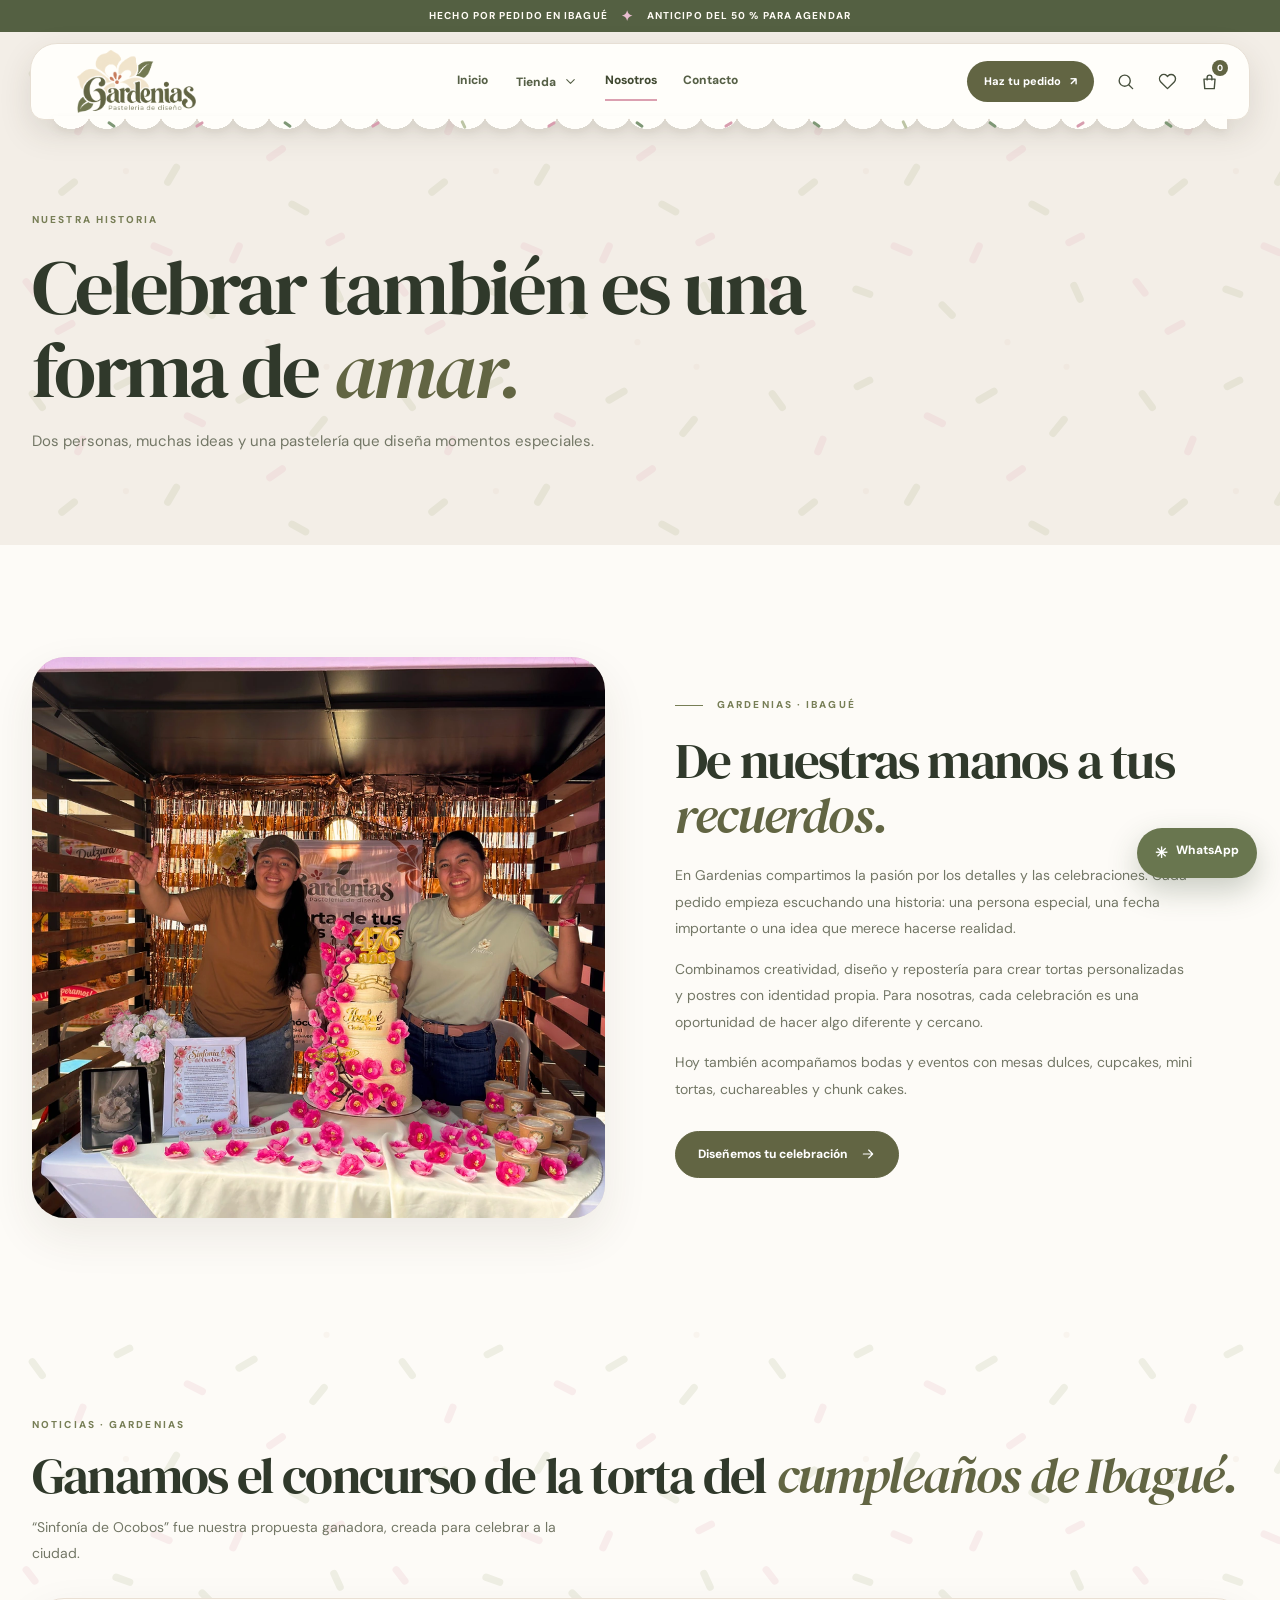
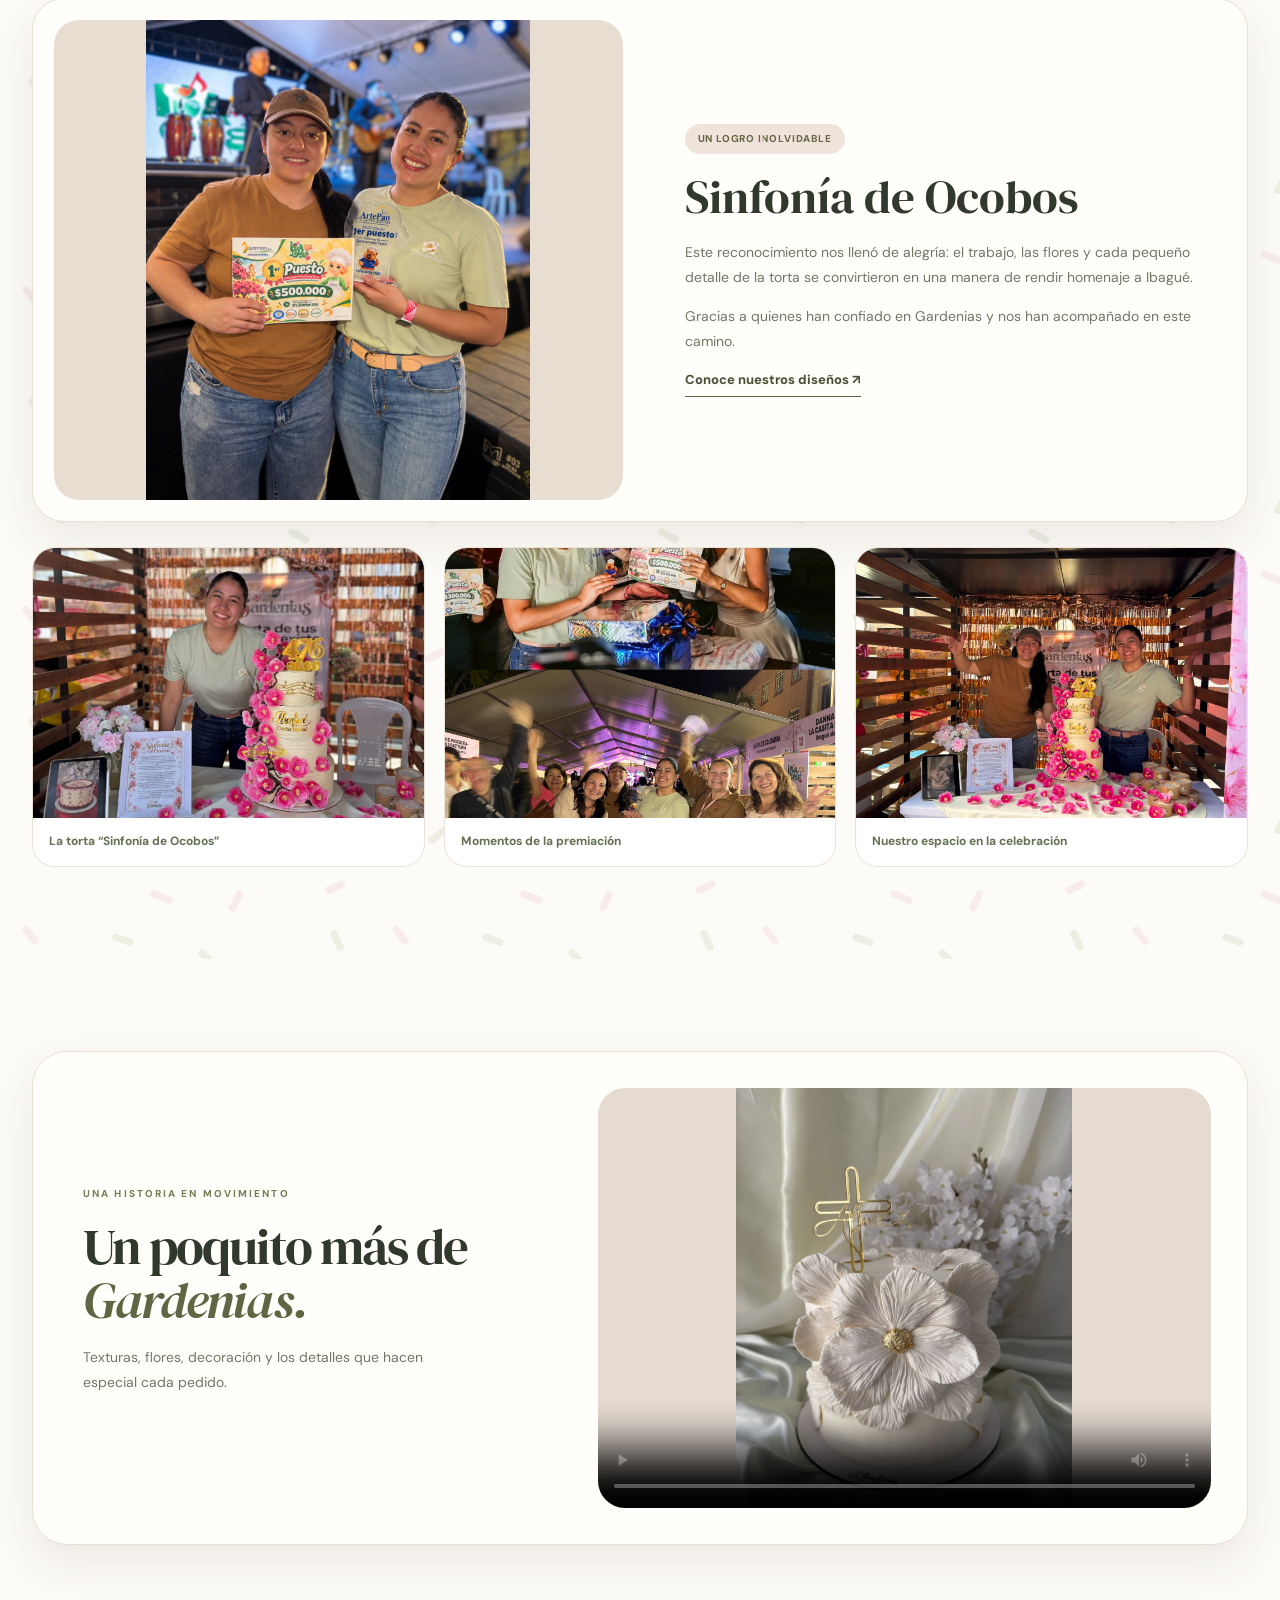
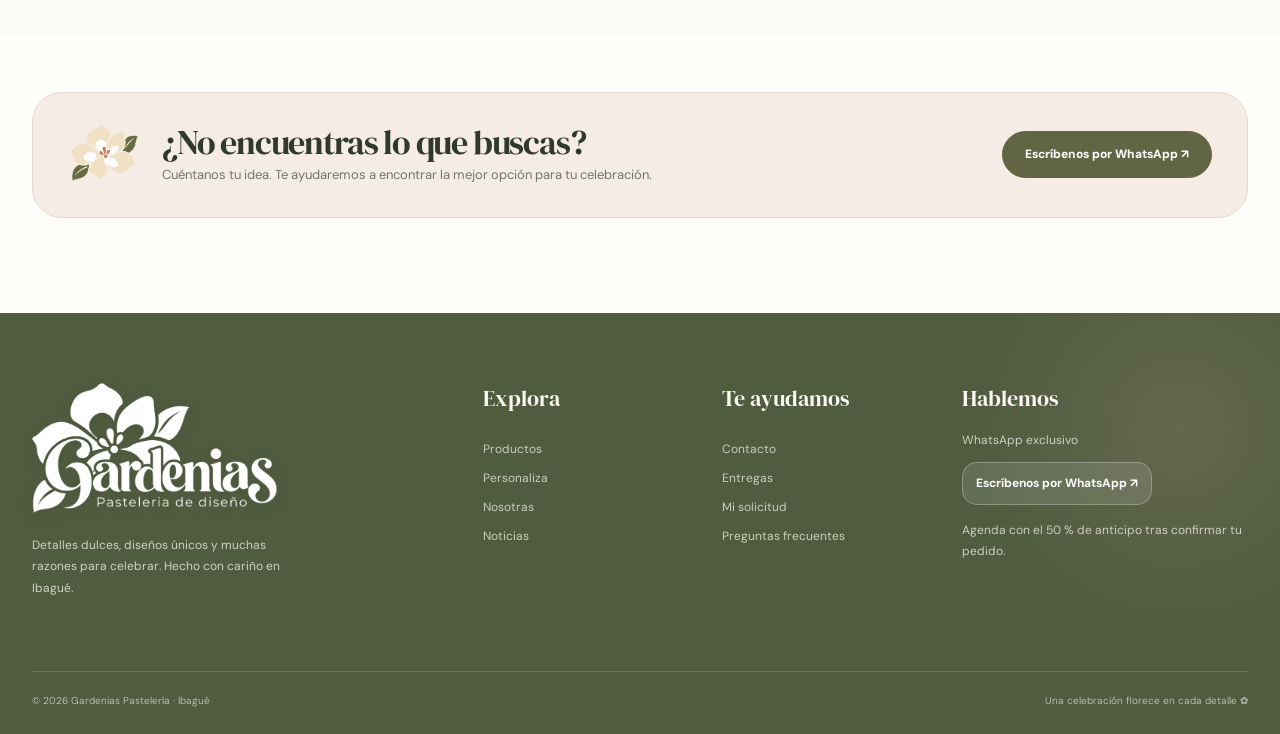
==== nosotros.html @ 2bb93b53 "Primera versión de Gardenias Pastelería" ====
<!doctype html>
<html lang="es">
<head>
<meta charset="utf-8"><meta name="viewport" content="width=device-width, initial-scale=1">
<meta name="theme-color" content="#fdfbf7">
<meta name="description" content="Gardenias Pastelería de diseño en Ibagué. Tortas personalizadas, mini tortas, cupcakes, cuchareables, chunk cakes y candy bar para bodas y eventos.">
<link rel="icon" href="assets/img/logos/favicon-gardenias.png">
<link rel="stylesheet" href="assets/css/style.css">
<title>Gardenias Pastelería | Nosotros</title>
</head>
<body data-page="nosotros"><div id="app"></div>
<script src="assets/js/data.js" defer></script>
<script src="assets/js/app.js" defer></script>
</body></html>
---- assets/css/style.css ----
@import url('https://fonts.googleapis.com/css2?family=DM+Sans:wght@400;500;600;700;800&family=DM+Serif+Display:ital@0;1&display=swap');
:root{
 --ink:#30392b;--olive:#626543;--olive-dark:#495237;--sage:#87916d;--pink:#dba0b0;--blush:#f5e7e6;
 --beige:#d0b7a1;--paper:#fdfbf7;--cream:#f6f0e8;--line:#e9e0d5;--muted:#737766;
 --font:'DM Sans','Segoe UI',Arial,sans-serif;--serif:'DM Serif Display',Georgia,serif;
 --shadow:0 18px 46px rgba(65,52,36,.09);--easing:cubic-bezier(.22,1,.36,1);
}
*,*::before,*::after{box-sizing:border-box}
html{scroll-behavior:smooth;scroll-padding-top:125px}
body{margin:0;background:var(--paper);font-family:var(--font);color:var(--ink);font-size:14px;line-height:1.6}
body,button,input,select,textarea{font-family:var(--font)}
button,a,input,select,textarea{touch-action:manipulation}
button{cursor:pointer}a{text-decoration:none;color:inherit}img{display:block;max-width:100%}button,input,select,textarea{font-size:inherit}
:focus-visible{outline:3px solid #d8a0b2;outline-offset:3px}
::selection{background:#e9bdc6;color:#383a2b}
.container{max-width:1216px;width:calc(100% - 64px);margin:0 auto}.slim{max-width:850px}
.section{padding:92px 0}.eyebrow{display:inline-block;color:#777e56;font-size:10px;font-weight:800;letter-spacing:.21em;text-transform:uppercase}
.with-line{display:flex;align-items:center;gap:14px}.with-line::before{content:"";display:inline-block;width:28px;height:1px;background:currentColor}
h1,h2,h3,p{margin-top:0}h1,h2{font-family:var(--serif);font-weight:400;letter-spacing:-.035em;line-height:1.07}
h1 em,h2 em{font-style:italic;color:var(--olive)}
h2{font-size:clamp(37px,4vw,58px)}
p{color:var(--muted)}
.btn{display:inline-flex;align-items:center;justify-content:center;gap:12px;border-radius:999px;border:1px solid var(--olive);padding:13px 22px;min-height:47px;background:var(--olive);color:#fff;font-size:12px;font-weight:800;white-space:nowrap;transition:transform .25s var(--easing),background .25s,box-shadow .25s}
.btn svg{width:16px;height:16px}.btn:hover{background:var(--olive-dark);transform:translateY(-2px);box-shadow:0 8px 20px rgba(73,82,55,.18)}
.btn-outline{background:#fff9f4;border-color:#c3b9a9;color:var(--olive-dark)}.btn-outline:hover{background:#f1ece1;color:var(--olive-dark)}
.underlink{font-weight:800;display:inline-flex;align-items:center;gap:8px;border-bottom:1px solid var(--olive);padding-bottom:5px;color:var(--olive-dark);font-size:13px}
.underlink:hover{color:#a06678;border-color:#a06678}
.pill{display:inline-block;padding:7px 13px;background:#f0e3dc;color:#676844;border-radius:999px;font-size:10px;font-weight:800;letter-spacing:.08em}
/* HEADER · SINGLE OWNERSHIP FOR POSITIONING AND STACKING */
.top-notice{height:32px;display:flex;align-items:center;justify-content:center;gap:13px;background:#546042;color:#fffbf5;font-size:10px;letter-spacing:.11em;text-transform:uppercase;font-weight:700}
.notice-dot{color:#e9bed0;font-size:14px}
.site-header{position:fixed;top:43px;left:50%;transform:translateX(-50%);width:min(1220px,calc(100% - 36px));height:77px;background:#fffefa;border:1px solid #e7dfd4;border-radius:27px 27px 14px 14px;box-shadow:0 12px 32px rgba(64,51,39,.13);z-index:2000;isolation:isolate;transition:top .26s ease,box-shadow .26s ease}
.site-header.scrolled{top:12px;box-shadow:0 14px 35px rgba(64,51,39,.18)}
.header-frame{width:calc(100% - 42px);height:100%;margin:auto;display:flex;align-items:center;justify-content:space-between;gap:22px;position:relative;z-index:3}
.header-logo{display:flex;align-items:center;justify-content:flex-start;flex:0 0 176px;height:65px;min-width:0}
.header-logo img{width:169px;height:auto;max-height:63px;object-fit:contain}
.desktop-nav{display:flex;align-items:center;justify-content:center;gap:clamp(16px,2vw,29px);height:100%;margin:auto}
.desktop-nav>a,.shop-trigger{font-size:12px;color:#566046;font-weight:800;white-space:nowrap}
.desktop-nav>a{padding:9px 0;border-bottom:2px solid transparent}
.desktop-nav>a.active,.desktop-nav>a:hover{color:#404931;border-bottom-color:#dba0b0}
.shop-root{position:relative;height:100%;display:flex;align-items:center}
.shop-trigger{display:flex;align-items:center;gap:7px;border:0;background:transparent;height:100%;padding:0 2px}
.shop-trigger svg{height:15px;width:15px;transition:transform .2s}.shop-root.expanded .shop-trigger svg{transform:rotate(180deg)}
.shop-panel{display:none;position:absolute;top:calc(100% + 8px);left:50%;transform:translateX(-34%);width:min(750px,calc(100vw - 50px));padding:29px 31px 34px;grid-template-columns:1fr 1fr;gap:37px;background:#fffefa;border:1px solid #e7dcd0;border-radius:22px;box-shadow:0 24px 54px rgba(45,37,26,.19);z-index:2050}
.shop-panel::before{content:"";position:absolute;height:20px;left:0;right:0;top:-18px;background:transparent}
.shop-panel::after{content:"";position:absolute;bottom:-11px;left:18px;right:18px;height:12px;background:radial-gradient(ellipse 13px 9px at 50% 0%,#fffefa 98%,transparent 100%) 0 0/26px 12px repeat-x}
.shop-root.expanded .shop-panel{display:grid}
.shop-col{display:grid;align-content:start;gap:4px}
.shop-label{font-size:10px;font-weight:800;color:#a57c82;letter-spacing:.2em;padding-bottom:10px;margin-bottom:7px;border-bottom:1px solid #e7ded1}
.shop-col a{padding:9px 12px;border-radius:12px;display:grid;gap:1px;transition:background .2s}
.shop-col a:hover,.shop-col a:focus-visible{background:#f6eee4}.shop-col strong{font-size:13px;color:#46503b}.shop-col small{font-size:11px;color:#878375}
.header-tools{display:flex;align-items:center;gap:5px;flex-shrink:0}
.header-order{display:inline-flex;align-items:center;gap:9px;padding:12px 17px;background:var(--olive);color:white;border-radius:30px;font-size:11px;font-weight:800;white-space:nowrap;margin-right:8px}
.header-order:hover{background:var(--olive-dark)}
.icon-btn{border:0;background:transparent;color:#47503d;width:37px;height:37px;border-radius:50%;display:grid;place-items:center;position:relative;transition:background .2s}
.icon-btn:hover{background:#f2e9e2}.icon-btn svg{width:19px;height:19px}
.cart-trigger span{position:absolute;right:0;top:-3px;border-radius:50%;height:16px;min-width:16px;background:var(--olive);color:#fff;display:grid;place-items:center;font-size:9px;font-weight:800;padding:0 3px}
.mobile-toggle{display:none}
.cloud-edge{position:absolute;left:22px;right:22px;bottom:-14px;height:17px;background:radial-gradient(ellipse 18px 13px at 50% 0%,#fffefa 98%,transparent 100%) 0 0/36px 17px repeat-x;pointer-events:none;filter:drop-shadow(0 5px 4px rgba(63,52,35,.07));z-index:-1}
.cloud-sprinkles{position:absolute;left:3%;right:3%;bottom:-13px;height:16px;display:flex;align-items:center;justify-content:space-around;pointer-events:none;z-index:4}
.cloud-sprinkles span{width:9px;height:3px;border-radius:10px;background:#7f9876;transform:rotate(35deg)}
.cloud-sprinkles span:nth-child(2n){background:#d89eaf;transform:rotate(-32deg)}
.cloud-sprinkles span:nth-child(5n){background:#bdc5a5;transform:rotate(65deg)}
.search-panel,.mobile-panel{position:absolute;top:calc(100% + 17px);background:#fffefa;border:1px solid #e7ded1;box-shadow:var(--shadow);border-radius:20px;z-index:2060}
.search-panel{right:1%;width:min(510px,calc(100vw - 50px));padding:20px}.search-panel[hidden],.mobile-panel[hidden]{display:none!important}
.search-panel label{display:block;font-weight:800;font-size:12px;margin-bottom:9px}.search-panel>div{display:flex;gap:10px}
.search-panel input{flex:1;min-width:0;border-radius:14px;border:1px solid var(--line);padding:12px;background:#fff}
.small-btn{min-height:42px;padding:10px 14px}
.mobile-panel{left:0;right:0;display:grid;max-height:calc(100dvh - 100px);overflow-y:auto;padding:16px;gap:4px}
.mobile-panel a{padding:10px 12px;border-radius:12px;font-weight:700}.mobile-panel a:hover{background:#f4ede6}.mobile-panel span{color:#9d7682;font-weight:800;font-size:10px;letter-spacing:.15em;padding:10px 12px 2px}
/* HERO */
.hero{background:linear-gradient(122deg,#f3eee6 0%,#f7f2ec 64%,#f4e9df 100%);min-height:760px;position:relative}
.hero::before{content:"";position:absolute;inset:0;pointer-events:none;opacity:.4;background:url('../img/decoracion/sprinkles.svg') center/600px repeat}
.hero-grid{display:grid;grid-template-columns:1fr 1.03fr;gap:30px;align-items:center;min-height:760px;padding-top:110px;padding-bottom:70px;position:relative;z-index:1}
.hero-copy{padding:25px 0}.hero-copy h1{font-size:clamp(65px,6.5vw,106px);margin:28px 0 17px}.hero-copy p{font-size:15px;max-width:380px;line-height:1.95}
.hero-buttons{display:flex;gap:11px;flex-wrap:wrap;margin-top:27px}
.hero-note{display:flex;align-items:center;gap:12px;margin-top:57px;color:#a69a82;text-transform:uppercase;font-size:10px;font-weight:700;letter-spacing:.15em}
.hero-note img{width:37px;height:37px;object-fit:contain;opacity:.7}
.hero-art{position:relative;height:600px;display:grid;place-items:center}
.hero-halo{position:absolute;width:485px;height:475px;background:#e6dad0;border-radius:51% 49% 44% 56%/53% 51% 49% 47%;top:50%;left:50%;transform:translate(-48%,-46%)}
.hero-blob{position:relative;width:min(82%,480px);height:532px;border-radius:42% 44% 38% 41%/43% 42% 38% 42%;overflow:hidden;transform:rotate(-2deg);box-shadow:0 25px 60px rgba(54,46,31,.18);background:#e6d9cd;border:7px solid #fff7ef}
.hero-slide{position:absolute;inset:0;opacity:0;z-index:0;transition:opacity .9s ease;pointer-events:none}
.hero-slide.active{opacity:1;z-index:1}
.hero-slide picture,.hero-slide img,.hero-slide video{width:100%;height:100%;display:block;object-fit:cover}
.hero-slide video{object-position:center}
.hero-stamp{position:absolute;right:1%;bottom:100px;z-index:3;width:138px;height:138px;border-radius:50%;display:flex;flex-direction:column;align-items:center;justify-content:center;background:#fffdf9;border:1px solid #e9ddcf;color:var(--olive);font-family:var(--serif);font-size:19px;text-align:center;line-height:1.2;box-shadow:0 12px 30px rgba(58,50,39,.12);transform:rotate(9deg)}
.hero-stamp em{font-size:18px}.hero-stamp span{font-size:18px}
.hero-controls{position:absolute;bottom:12px;left:50%;transform:translateX(-50%);z-index:5;display:flex;align-items:center;gap:13px;background:#fffaf4e8;padding:6px 11px;border-radius:999px;box-shadow:0 8px 24px rgba(60,49,37,.08);backdrop-filter:blur(6px)}
.hero-controls>button,.slider-bar button{width:31px;height:31px;display:grid;place-items:center;border:1px solid #dacfbe;border-radius:50%;background:#fffdfa;color:#596443;font-size:22px;line-height:1}
.hero-controls>button:hover,.slider-bar button:hover{background:var(--olive);color:#fff}
#heroDots{display:flex;align-items:center;gap:5px}#heroDots button{width:7px;height:7px;border:0;border-radius:999px;background:#bdbaa7;padding:0;transition:all .3s}#heroDots button.on{background:var(--olive);width:20px}
/* VALUES */
.values{display:grid;grid-template-columns:repeat(4,1fr);border-bottom:1px solid var(--line);background:#fffefa}
.values>div{min-height:150px;padding:25px;display:flex;align-items:center;justify-content:center;flex-direction:column;gap:4px;text-align:center;border-right:1px solid var(--line)}
.values>div:last-child{border-right:0}.values img{height:31px;width:31px;object-fit:contain;margin-bottom:4px}.value-heart{height:34px;color:#a5a981;font-size:28px;font-family:var(--serif)}
.values b{font-size:12px;color:#525c42}.values div>span:last-child{font-size:11px;color:#939187}
/* PATTERNS : native transparent vector backgrounds only in controlled sections */
.patterned{position:relative;isolation:isolate}.patterned::before{content:"";position:absolute;inset:0;z-index:-1;pointer-events:none;background-repeat:repeat;opacity:.22}
.patterned.sprinkles::before{background-image:url('../img/decoracion/sprinkles.svg');background-size:370px 320px}
.patterned.baking::before{background-image:url('../img/decoracion/reposteria.svg');background-size:440px 375px;opacity:.15}
.section-heading{display:flex;align-items:end;justify-content:space-between;gap:26px;margin-bottom:32px}
.section-heading h2{margin:13px 0 12px}.section-heading p{max-width:570px;font-size:14px;line-height:1.85;margin:0}
.section-heading>.underlink{flex-shrink:0;margin-bottom:8px}
/* PRODUCT CARDS : one geometry, images contained, aligned text */
.favorites{background:#fdfbf8}
.slider-bar{display:flex;align-items:center;justify-content:space-between;margin:0 0 18px;color:#8b8878;font-size:12px}
.slider-bar>div{display:flex;gap:8px}.slider-bar button{width:38px;height:38px;font-size:18px}
.favorite-track{display:flex;gap:18px;overflow-x:auto;scroll-snap-type:x mandatory;overscroll-behavior-x:contain;padding:2px 2px 18px;scrollbar-width:thin;scrollbar-color:#d4c7b5 transparent}
.favorite-track .product-card{flex:0 0 285px;scroll-snap-align:start}
.product-card{min-width:0;display:flex;flex-direction:column;background:#fffefa;border:1px solid #eae1d5;border-radius:25px;box-shadow:0 10px 27px rgba(69,56,39,.07);overflow:hidden;transition:transform .3s var(--easing),box-shadow .3s}
.product-card:hover{transform:translateY(-4px);box-shadow:0 18px 35px rgba(69,56,39,.12)}
.photo-well{aspect-ratio:4/4.4;position:relative;display:grid;place-items:center;background:#eee6db;overflow:hidden;padding:13px}
.photo-well::before{content:"";position:absolute;inset:-12px;background-image:var(--photo);background-size:cover;background-position:center;filter:blur(15px);opacity:.23;transform:scale(1.07)}
.photo-sharp{width:100%;height:100%;position:relative;z-index:1;display:grid;place-items:center;overflow:hidden;border-radius:15px;background:rgba(255,255,255,.18)}
.photo-sharp img{width:100%;height:100%;object-fit:contain;object-position:center;display:block;filter:drop-shadow(0 3px 8px rgba(54,43,31,.08));transition:transform .5s var(--easing)}
.product-card:hover .photo-sharp img{transform:scale(1.035)}
.photo-tag,.reference-label{position:absolute;z-index:3;border-radius:20px;background:#fffaf3df;color:#61684c;font-size:10px;font-weight:800;padding:5px 11px;backdrop-filter:blur(5px)}
.photo-tag{top:17px;left:17px}.reference-label{right:15px;bottom:15px;font-size:9px;background:#fffefaed}
.product-info{padding:18px;display:flex;flex-direction:column;flex:1;min-height:187px}
.product-kicker{font-size:9px;color:#ab8190;letter-spacing:.09em;font-weight:800;text-transform:uppercase;margin-bottom:5px}
.product-title{font:400 23px/1.06 var(--serif);color:#343d2d;min-height:49px;display:-webkit-box;-webkit-line-clamp:2;-webkit-box-orient:vertical;overflow:hidden}
.product-info p{font-size:11px;line-height:1.55;margin:7px 0 14px;display:-webkit-box;-webkit-line-clamp:2;-webkit-box-orient:vertical;overflow:hidden;min-height:35px}
.product-bottom{display:flex;align-items:center;justify-content:space-between;margin-top:auto;gap:10px}.product-bottom>span{font-size:11px;color:#858775;font-weight:600}
.round-arrow{width:34px;height:34px;border-radius:50%;background:#ede7db;display:grid;place-items:center;color:var(--olive);flex-shrink:0}.round-arrow svg{width:17px}.round-arrow:hover{background:var(--olive);color:#fff}
.slide-hint{text-align:center;font-size:11px;color:#a09c8d;margin-top:12px}
/* ABOUT / CATEGORIES */
.story-teaser{background:#f5f0e8}
.story-pair{display:grid;grid-template-columns:1fr 1fr;gap:70px;align-items:center}
.story-photo{border-radius:33px;overflow:hidden;background:#e8ddd1;box-shadow:var(--shadow);aspect-ratio:1.1}
.story-photo img{width:100%;height:100%;object-fit:cover;object-position:center}
.story-copy h2{margin:20px 0 19px}.story-copy p{font-size:14px;line-height:1.9;max-width:520px}.story-copy .underlink{margin-top:12px}
.categories{background:#fffdf8}
.category-grid{display:grid;grid-template-columns:repeat(3,minmax(0,1fr));gap:19px}
.category-card{border-radius:25px;overflow:hidden;background:#fffefa;border:1px solid #e8e0d5;box-shadow:0 8px 24px rgba(62,51,35,.07);transition:transform .3s}
.category-card:hover{transform:translateY(-4px)}.cat-photo{height:205px;overflow:hidden}.cat-photo img{width:100%;height:100%;object-fit:cover;transition:transform .6s var(--easing)}
.category-card:hover .cat-photo img{transform:scale(1.045)}.cat-text{padding:20px 21px;display:grid;gap:6px}
.cat-text strong{font:400 26px/1.1 var(--serif)}.cat-text span{color:#777e68;font-size:11px}
/* CANDY / NEWS */
.candy-feature{background:#f5eee7}
.dessert-grid{display:grid;grid-template-columns:repeat(4,minmax(0,1fr));gap:20px}
.dessert-card{background:#fffefa;border-radius:25px;border:1px solid #eadfd2;overflow:hidden;box-shadow:0 8px 25px rgba(63,48,36,.06);display:flex;flex-direction:column}
.dessert-photo{position:relative;aspect-ratio:4/5;background:#eee4d8;overflow:hidden;display:grid;place-items:center}
.dessert-photo img{width:100%;height:100%;object-fit:contain;background:#ebe2d9}
.dessert-photo>span{position:absolute;right:12px;bottom:12px;background:#fffdf8ed;color:#6c6e5d;font-size:9px;border-radius:30px;padding:5px 9px}
.dessert-text{padding:20px;flex:1}.dessert-text h3{font:400 26px/1.08 var(--serif);margin-bottom:9px}.dessert-text p{font-size:12px;line-height:1.6;margin-bottom:0}
.news-teaser{background:#fffdf9}
.news-hero{display:grid;grid-template-columns:1.04fr .96fr;background:#fff;border-radius:30px;overflow:hidden;box-shadow:var(--shadow);border:1px solid var(--line)}
.news-photo{min-height:410px;background:#eadfda;overflow:hidden}.news-photo img{width:100%;height:100%;object-fit:cover;object-position:center}
.news-text{padding:52px;display:flex;flex-direction:column;justify-content:center;align-items:flex-start}
.news-text h3{font:400 44px/1.08 var(--serif);margin:18px 0 14px}.news-text p{font-size:14px;line-height:1.8}.news-text .btn{margin-top:11px}
/* VIDEO */
.video-section{background:#f6f2eb}
.video-card{display:grid;grid-template-columns:.8fr 1fr;align-items:center;gap:38px;background:#fffefa;border-radius:35px;border:1px solid #e9e0d4;padding:36px;box-shadow:var(--shadow);min-height:490px}
.video-copy{display:flex;flex-direction:column;justify-content:center;align-items:flex-start;padding:24px 14px;min-height:0}
.video-copy h2{margin:17px 0}.video-copy p{font-size:14px;line-height:1.8;max-width:360px}.video-copy .underlink{margin-top:13px}
.video-well{height:420px;background:#ebe1d7;border-radius:27px;overflow:hidden;display:grid;place-items:center}
.video-well video{width:100%;height:100%;object-fit:contain;display:block;max-height:420px;background:#e5dbd1}
/* FAQ / CTA */
.faq{background:#fffefa}.faq h2{margin:12px 0 27px}.faq details{background:#f8f4ed;border:1px solid #eae2d7;border-radius:18px;margin-top:11px;padding:15px 19px}
.faq summary{font-size:13px;font-weight:800;cursor:pointer;list-style:none;display:flex;justify-content:space-between;align-items:center;gap:15px}.faq summary::after{content:'+';font-size:21px;color:var(--olive)}.faq details[open] summary::after{content:'−'}
.faq details p{font-size:13px;margin:11px 0 1px}
.cta-section{padding:55px 0 95px;background:#fffefa}.cta-cloud{display:flex;align-items:center;gap:24px;background:#f5ece6;border:1px solid #e9d9cc;padding:27px 35px;border-radius:30px}
.cta-cloud>img{width:70px;height:70px;object-fit:contain;flex-shrink:0}.cta-cloud>div{flex:1}.cta-cloud h2{font-size:34px;margin:0 0 5px}.cta-cloud p{margin:0;font-size:13px}
/* SUBPAGES */
.page-intro{padding:175px 0 75px;background:#f3eee7;position:relative}.page-intro h1{font-size:clamp(53px,6vw,80px);max-width:820px;margin:17px 0}.page-intro p{max-width:580px;font-size:15px;line-height:1.8}
.breadcrumbs{display:flex;align-items:center;gap:10px;font-size:12px;color:#969383;padding:29px 0}.breadcrumbs a:hover{color:var(--olive)}
.catalog-main{padding-bottom:100px}.catalog-tools{display:flex;gap:18px;align-items:flex-start;justify-content:space-between;margin:13px 0 24px}
.catalog-filters{display:flex;gap:8px;flex-wrap:wrap}.catalog-filters button,.only-favs{background:#fff;border:1px solid #e4dacd;border-radius:999px;color:#626951;padding:10px 14px;font-size:11px;font-weight:800;white-space:nowrap}
.catalog-filters button.selected,.only-favs.selected{background:var(--olive);color:#fff;border-color:var(--olive)}
.catalog-caption{font-size:11px;color:#858777;margin-bottom:18px}
.catalog-grid{display:grid;grid-template-columns:repeat(4,minmax(0,1fr));gap:23px}
.empty-catalog{grid-column:1/-1;text-align:center;padding:60px}.empty-catalog img{width:95px;margin:0 auto 12px}.empty-catalog h2{font-size:34px}
.catalog-notice{display:flex;gap:22px;align-items:center;justify-content:space-between;margin-top:55px;padding:28px 32px;border:1px solid #e8dac9;border-radius:26px;background:#f4eee5}
.catalog-notice h3{font:400 27px var(--serif);margin-bottom:4px}.catalog-notice p{font-size:12px;margin:0}
.customize-layout{display:grid;grid-template-columns:.85fr 1fr;gap:62px;padding-top:60px;padding-bottom:95px;align-items:start}
.custom-preview{position:sticky;top:125px}.preview-image{position:relative;height:570px;border-radius:34px;overflow:hidden;background:#e8ded1;display:grid;place-items:center;isolation:isolate;padding:15px}
.preview-image::before{content:"";background-image:var(--photo);background-size:cover;background-position:center;position:absolute;inset:-20px;filter:blur(18px);opacity:.24;z-index:-1}
.preview-image img{max-width:100%;max-height:100%;width:100%;height:100%;object-fit:contain;border-radius:24px}
.custom-preview>p{font-size:12px;line-height:1.7;margin:17px 0}.approved-note{display:grid;gap:4px;border-radius:20px;padding:18px;background:#eef0e6;color:#5a644e}.approved-note strong{font-size:13px}.approved-note span{font-size:12px}
.custom-form{background:#fffefa;border:1px solid var(--line);border-radius:30px;padding:30px;box-shadow:var(--shadow)}.form-eyebrow{font-size:10px;letter-spacing:.2em;color:#a17885;font-weight:800;margin-bottom:17px}
.form-group{display:grid;gap:9px;margin-bottom:23px}.form-group>label,.custom-form label,.cart-checkout label{font-size:12px;font-weight:800;color:#48523d}
.form-group input,.form-group select,.form-group textarea,.cart-checkout input{width:100%;border:1px solid #ddd8cb;background:#fff;border-radius:15px;padding:13px 15px;color:#404a3b;min-width:0;outline:none}
.form-group input:focus,.form-group select:focus,.form-group textarea:focus{border-color:#9aa47a;box-shadow:0 0 0 3px #a6ad8730}
.form-group small{font-size:10px;color:#839073}.form-row{display:grid;grid-template-columns:1fr 1fr;gap:15px}
.size-options{display:grid;grid-template-columns:repeat(4,1fr);gap:8px}
.size-tile{cursor:pointer;position:relative;min-width:0}.size-tile input{position:absolute;opacity:0;pointer-events:none}
.size-tile span{min-height:88px;border:1px solid #dedbd0;border-radius:15px;padding:12px 4px;display:flex;flex-direction:column;align-items:center;justify-content:center;text-align:center;gap:5px;background:#fff;font-size:12px}
.size-tile small{font-size:9px;line-height:1.3;color:#818573}.size-tile input:checked+span{border:2px solid #75825a;background:#f1f3e9}.size-tile input:focus-visible+span{outline:3px solid #d8a0b2}
.quote-summary{border:1px solid #e5e4d8;background:#f2f3ea;border-radius:19px;padding:18px;margin:16px 0 20px}.quote-summary div{display:flex;justify-content:space-between;gap:16px;font-size:12px;margin-bottom:8px}.quote-summary strong{text-align:right;color:#536043}.quote-summary p{font-size:11px;line-height:1.6;margin:9px 0 0}.full-btn{width:100%;border-radius:15px}
.about-pair{padding-top:20px;padding-bottom:10px}.about-pair .story-photo{aspect-ratio:1.02}.about-pair .story-copy p{font-size:14px}.about-pair .btn{margin-top:14px}
.news-about{background:#fdfbf7}.award-layout{display:grid;grid-template-columns:1fr 1fr;gap:35px;border-radius:32px;background:#fffefa;padding:21px;border:1px solid #eae0d4;box-shadow:var(--shadow);align-items:center}
.award-photo{height:480px;border-radius:25px;overflow:hidden;background:#eee4da}.award-photo img{width:100%;height:100%;object-fit:contain;background:#e8ddd1}
.award-copy{padding:27px}.award-copy h3{font:400 47px/1.1 var(--serif);margin:17px 0}.award-copy p{font-size:14px;line-height:1.8}
.news-gallery{display:grid;grid-template-columns:repeat(3,1fr);gap:19px;margin-top:25px}.news-gallery figure{margin:0;background:#fff;border:1px solid #ebe2d8;border-radius:23px;overflow:hidden}
.news-gallery img{width:100%;height:270px;object-fit:cover}.news-gallery figcaption{font-size:12px;padding:14px 16px;color:#637052;font-weight:700}
.contact-layout{display:grid;grid-template-columns:1fr 1fr;gap:30px;padding:75px 0 115px}.contact-card{background:#fffefa;border:1px solid #e9dfd2;border-radius:31px;padding:36px;box-shadow:var(--shadow)}
.contact-card>img{width:83px;height:83px;object-fit:contain}.contact-card h2{font-size:43px;margin:16px 0}.contact-card p{font-size:14px;line-height:1.85}.mini-note{font-size:11px!important;margin-top:15px}
.fact-row{display:flex;justify-content:space-between;gap:14px;align-items:start;border-bottom:1px solid #eee5d9;padding:12px 0;font-size:12px}.fact-row strong{flex:0 0 40%}.fact-row span{text-align:right;color:#7a806b}
.contact-card .underlink{margin-top:12px}
.cart-layout{display:grid;grid-template-columns:1.2fr .8fr;gap:43px;padding:65px 0 110px;align-items:start}
.cart-item{display:grid;grid-template-columns:100px minmax(0,1fr) auto;align-items:center;gap:21px;border-bottom:1px solid var(--line);padding:18px 0}
.cart-item img{width:100px;height:114px;object-fit:cover;border-radius:16px}.cart-item h3{font:400 24px var(--serif);margin:0 0 8px}.cart-item p{font-size:11px;margin:3px 0}.cart-item strong{font-size:12px;white-space:nowrap;color:var(--olive)}
.cart-item button{background:none;border:0;color:#ab6472;font-size:11px;padding:6px 0;text-decoration:underline}
.empty-cart{padding:60px 25px;text-align:center;border-radius:25px;background:#f6f0e8}.empty-cart img{width:80px;margin:0 auto 18px}.empty-cart h2{font-size:35px}
.cart-checkout{background:#fffefa;border:1px solid #e7dfd2;border-radius:26px;padding:29px;box-shadow:var(--shadow)}.cart-checkout h2{font-size:36px}.cart-checkout>p{font-size:12px}
.cart-checkout form{display:grid;gap:16px}.cart-checkout label{display:grid;gap:7px}
/* FOOTER with real white logo, no panel around it */
.footer{background:#505b3f;color:#f9f7ef;padding:70px 0 25px;position:relative;overflow:hidden}
.footer::before{content:"";position:absolute;right:-105px;top:-90px;width:410px;height:410px;border-radius:50%;background:radial-gradient(circle,#d2b4a026,transparent 71%)}
.footer-main{display:grid;grid-template-columns:1.6fr .75fr .75fr 1.15fr;gap:53px;position:relative;z-index:1}
.footer-brand img{width:245px;height:auto;filter:drop-shadow(0 4px 7px rgba(25,32,21,.08))}.footer-brand p{color:#f6f4e7c7;max-width:275px;font-size:12px;line-height:1.8;margin-top:22px}
.footer h3{font:400 22px var(--serif);margin-bottom:17px}.footer-links{display:flex;flex-direction:column;align-items:start;gap:10px}.footer-links a{color:#f9f7efbb;font-size:12px}.footer-links a:hover{color:#fff}
.footer-contact p{color:#f9f7efbd;font-size:12px;line-height:1.7}.footer-contact .footer-wa{display:inline-flex;padding:11px 13px;background:#fffdf91e;border:1px solid #ffffff44;border-radius:15px;color:#fff;font-size:12px;font-weight:700;margin-bottom:15px}
.footer-lower{border-top:1px solid #ffffff24;padding-top:21px;margin-top:60px;display:flex;justify-content:space-between;color:#fff9;font-size:10px}
.floating-wa{display:inline-flex;gap:8px;position:fixed;z-index:1000;right:23px;bottom:22px;background:#69764f;color:#fff;border-radius:999px;padding:13px 18px;box-shadow:0 12px 30px rgba(55,75,45,.26);font-size:12px;font-weight:800}.floating-wa span:first-child{font-size:15px}.floating-wa:hover{background:#48583b}
@media (max-width:1100px){
 .header-frame{gap:11px;width:calc(100% - 26px)}.header-logo{flex-basis:145px}.header-logo img{width:140px}.desktop-nav{gap:14px}.header-order{margin-right:0;padding:10px 13px}
 .story-pair{gap:35px}.hero-copy h1{font-size:78px}.hero-art{height:555px}.hero-blob{height:475px}.hero-halo{width:420px;height:420px}.hero-stamp{right:-1%;bottom:88px;width:118px;height:118px}
 .catalog-grid{grid-template-columns:repeat(3,minmax(0,1fr))}.dessert-grid{grid-template-columns:repeat(2,minmax(0,1fr))}.footer-main{gap:32px}
}
@media (max-width:900px){
 .site-header{height:69px}.header-logo{flex-basis:162px}.header-logo img{width:157px}.desktop-nav,.header-order,.fav-toggle{display:none}.mobile-toggle{display:grid}
 .header-frame{width:calc(100% - 32px)}.hero-grid{grid-template-columns:1fr 1fr;min-height:620px;padding-top:110px}.hero-copy h1{font-size:65px}.hero-art{height:475px}.hero-blob{height:410px;width:86%}.hero-halo{width:350px;height:350px}.hero-stamp{width:96px;height:96px;font-size:15px;right:-2%;bottom:64px}
 .values{grid-template-columns:repeat(2,1fr)}.values>div:nth-child(2){border-right:0}.values>div:nth-child(-n+2){border-bottom:1px solid var(--line)}
 .category-grid{grid-template-columns:repeat(2,minmax(0,1fr))}.video-card{grid-template-columns:1fr}.video-copy{padding:5px 10px}.video-well{height:380px}
 .footer-main{grid-template-columns:repeat(2,minmax(0,1fr))}.footer-brand{grid-column:1/-1}.footer-brand p{max-width:490px}
 .customize-layout{gap:27px;grid-template-columns:.85fr 1fr}.preview-image{height:480px}
}
@media (max-width:700px){
 .container{width:calc(100% - 34px)}.top-notice{height:27px;font-size:8px;gap:7px;letter-spacing:.06em}.site-header{top:35px;width:calc(100% - 18px);height:64px;border-radius:22px 22px 11px 11px}.site-header.scrolled{top:8px}
 .header-frame{width:calc(100% - 18px)}.header-logo{flex-basis:133px;height:55px}.header-logo img{width:130px;max-height:48px}.header-tools{gap:0}.header-tools .icon-btn{width:33px;height:33px}.cloud-edge{left:12px;right:12px;bottom:-12px;height:14px;background-size:28px 14px}.cloud-sprinkles{bottom:-11px}.cloud-sprinkles span{width:7px;height:3px}
 .hero,.hero-grid{min-height:unset}.hero-grid{grid-template-columns:1fr;padding-top:116px;padding-bottom:62px;gap:0}.hero-copy{padding:10px 0 20px}.hero-copy h1{font-size:clamp(57px,14vw,77px);margin:19px 0 11px}.hero-copy p{font-size:13px}.hero-note{display:none}.hero-buttons{margin-top:16px}.hero-art{height:440px}.hero-halo{height:365px;width:80%;transform:translate(-50%,-49%)}.hero-blob{height:376px;width:min(78%,340px)}.hero-stamp{width:96px;height:96px;right:3%;bottom:74px}.hero-controls{bottom:10px}
 .section{padding:63px 0}.section-heading{display:block}.section-heading h2{font-size:43px}.section-heading p{font-size:13px}.section-heading>.underlink{margin-top:17px}.favorite-track .product-card{flex-basis:min(79vw,290px)}
 .story-pair{grid-template-columns:1fr}.story-photo{aspect-ratio:1.2}.story-copy h2{font-size:45px}.story-copy p{font-size:13px}.category-grid{gap:13px}.category-card{border-radius:21px}.cat-photo{height:160px}.cat-text{padding:13px}.cat-text strong{font-size:21px}.cat-text span{font-size:10px}
 .dessert-grid{gap:13px}.dessert-photo{aspect-ratio:4/4.7}.dessert-text{padding:14px}.dessert-text h3{font-size:22px}.dessert-text p{font-size:11px}
 .news-hero{grid-template-columns:1fr}.news-photo{height:310px;min-height:0}.news-text{padding:29px}.news-text h3{font-size:37px}
 .video-card{padding:18px;border-radius:26px;gap:17px}.video-copy{padding:13px 7px}.video-copy h2{font-size:39px}.video-well{height:320px;border-radius:20px}.video-well video{max-height:320px}
 .cta-cloud{display:grid;justify-items:start;padding:25px}.cta-cloud>img{width:53px;height:53px}.cta-cloud h2{font-size:30px}.cta-cloud .btn{white-space:normal}
 .page-intro{padding:151px 0 55px}.page-intro h1{font-size:51px}.catalog-tools{display:block}.only-favs{margin-top:13px}.catalog-grid{grid-template-columns:repeat(2,minmax(0,1fr));gap:12px}.catalog-grid .photo-well{padding:7px}.catalog-grid .photo-tag{top:10px;left:9px;padding:4px 7px;font-size:8px}.catalog-grid .product-info{padding:12px;min-height:177px}.catalog-grid .product-title{font-size:20px;min-height:43px}.catalog-grid .product-info p{font-size:10px}.catalog-grid .product-bottom{display:grid;grid-template-columns:1fr auto;gap:3px}.catalog-grid .product-bottom>span{font-size:9px}
 .catalog-notice{display:block;padding:25px}.catalog-notice .btn{margin-top:20px}
 .customize-layout,.contact-layout,.cart-layout{grid-template-columns:1fr;gap:25px;padding-top:35px}.custom-preview{position:static}.preview-image{height:360px}.custom-form{padding:20px}.size-options{grid-template-columns:repeat(2,1fr)}.size-tile span{min-height:77px}.form-row{grid-template-columns:1fr 1fr}
 .award-layout{grid-template-columns:1fr}.award-photo{height:370px}.award-copy{padding:13px}.award-copy h3{font-size:40px}.news-gallery{grid-template-columns:1fr}.news-gallery img{height:260px}
 .cart-item{grid-template-columns:70px 1fr;gap:12px}.cart-item img{width:70px;height:86px}.cart-item>strong{grid-column:2}.cart-item h3{font-size:21px}
 .footer{padding:55px 0 20px}.footer-main{grid-template-columns:repeat(2,minmax(0,1fr));gap:28px}.footer-brand{grid-column:1/-1}.footer-brand img{width:220px}.footer-contact{grid-column:1/-1}.footer-lower{display:grid;gap:7px;margin-top:36px}.floating-wa{right:12px;bottom:12px;padding:11px 13px}
}
@media (max-width:370px){.header-logo{flex-basis:115px}.header-logo img{width:112px}.header-tools .icon-btn{width:31px}.hero-copy h1{font-size:54px}.hero-art{height:395px}.hero-blob{height:333px}.hero-stamp{bottom:69px}.category-grid{grid-template-columns:1fr}.cat-photo{height:210px}}
@media (prefers-reduced-motion:reduce){*,*::before,*::after{scroll-behavior:auto!important;transition-duration:.01ms!important;animation-duration:.01ms!important}}
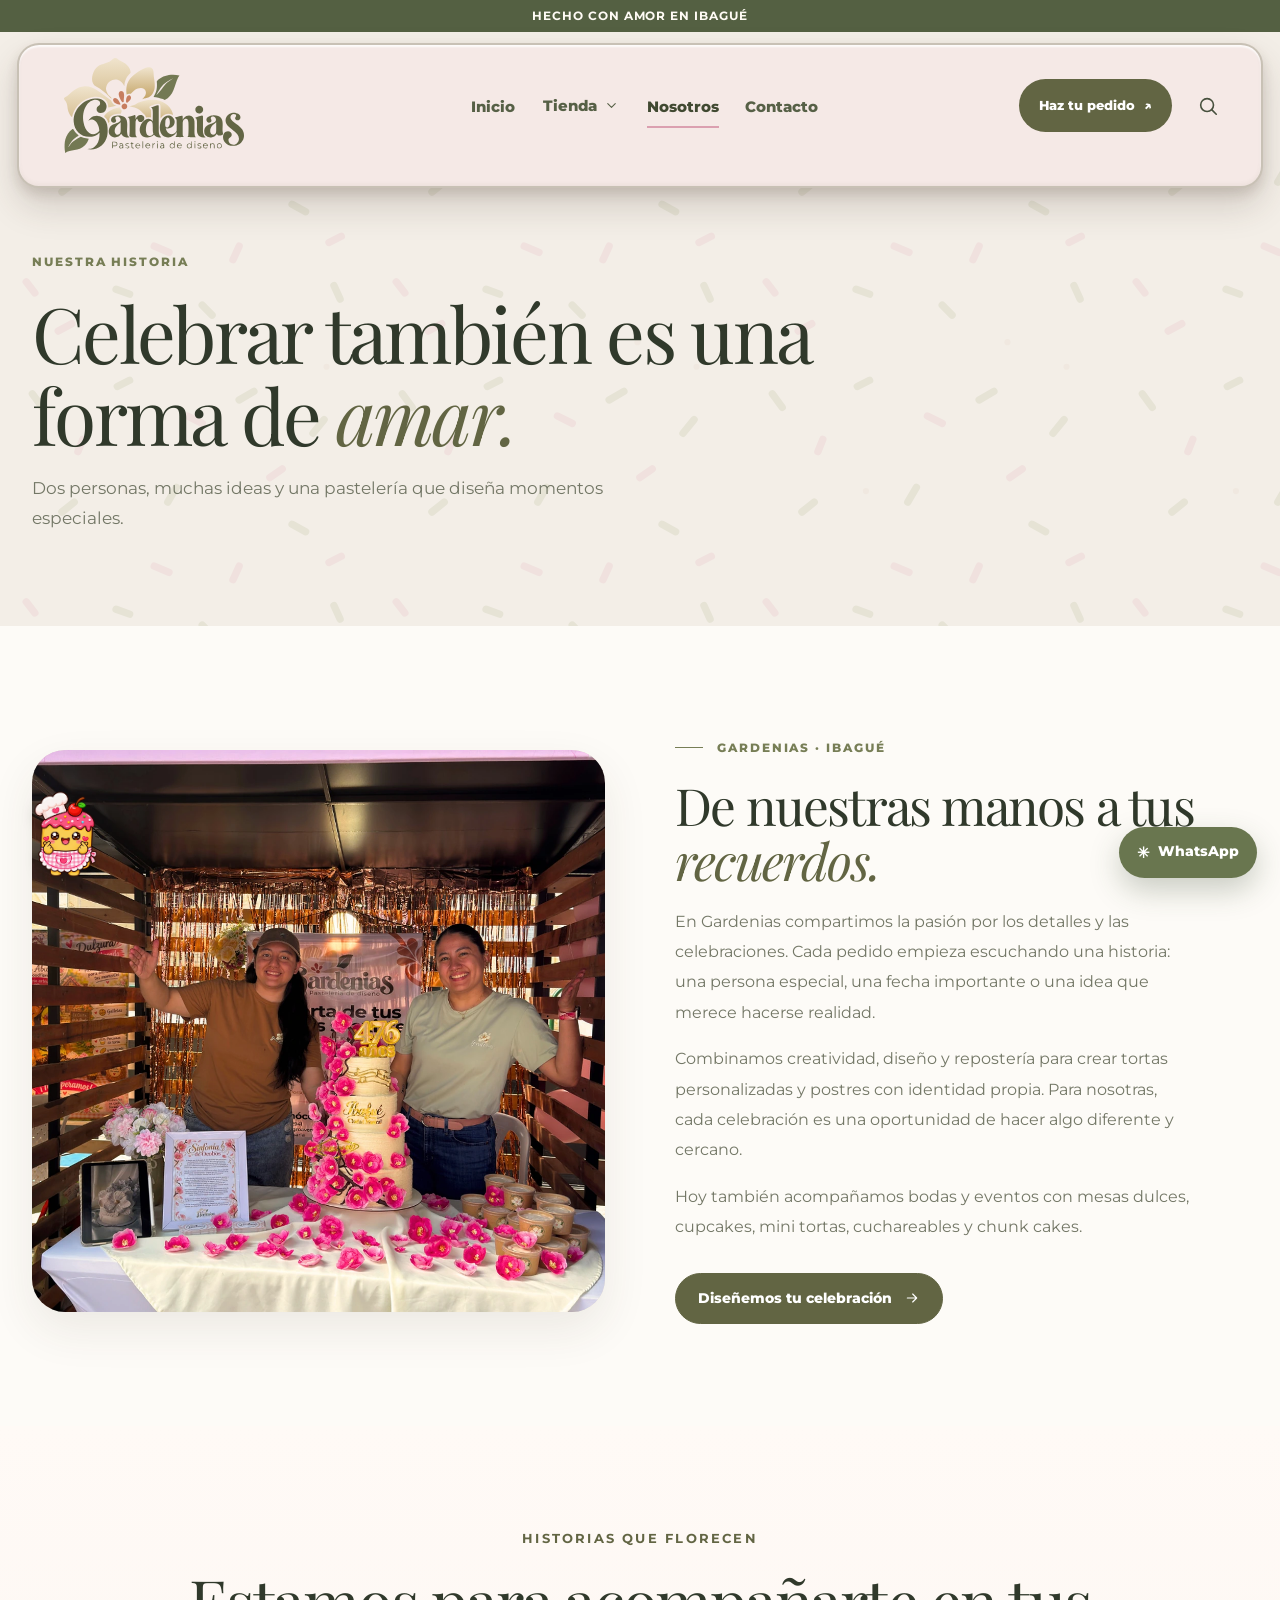
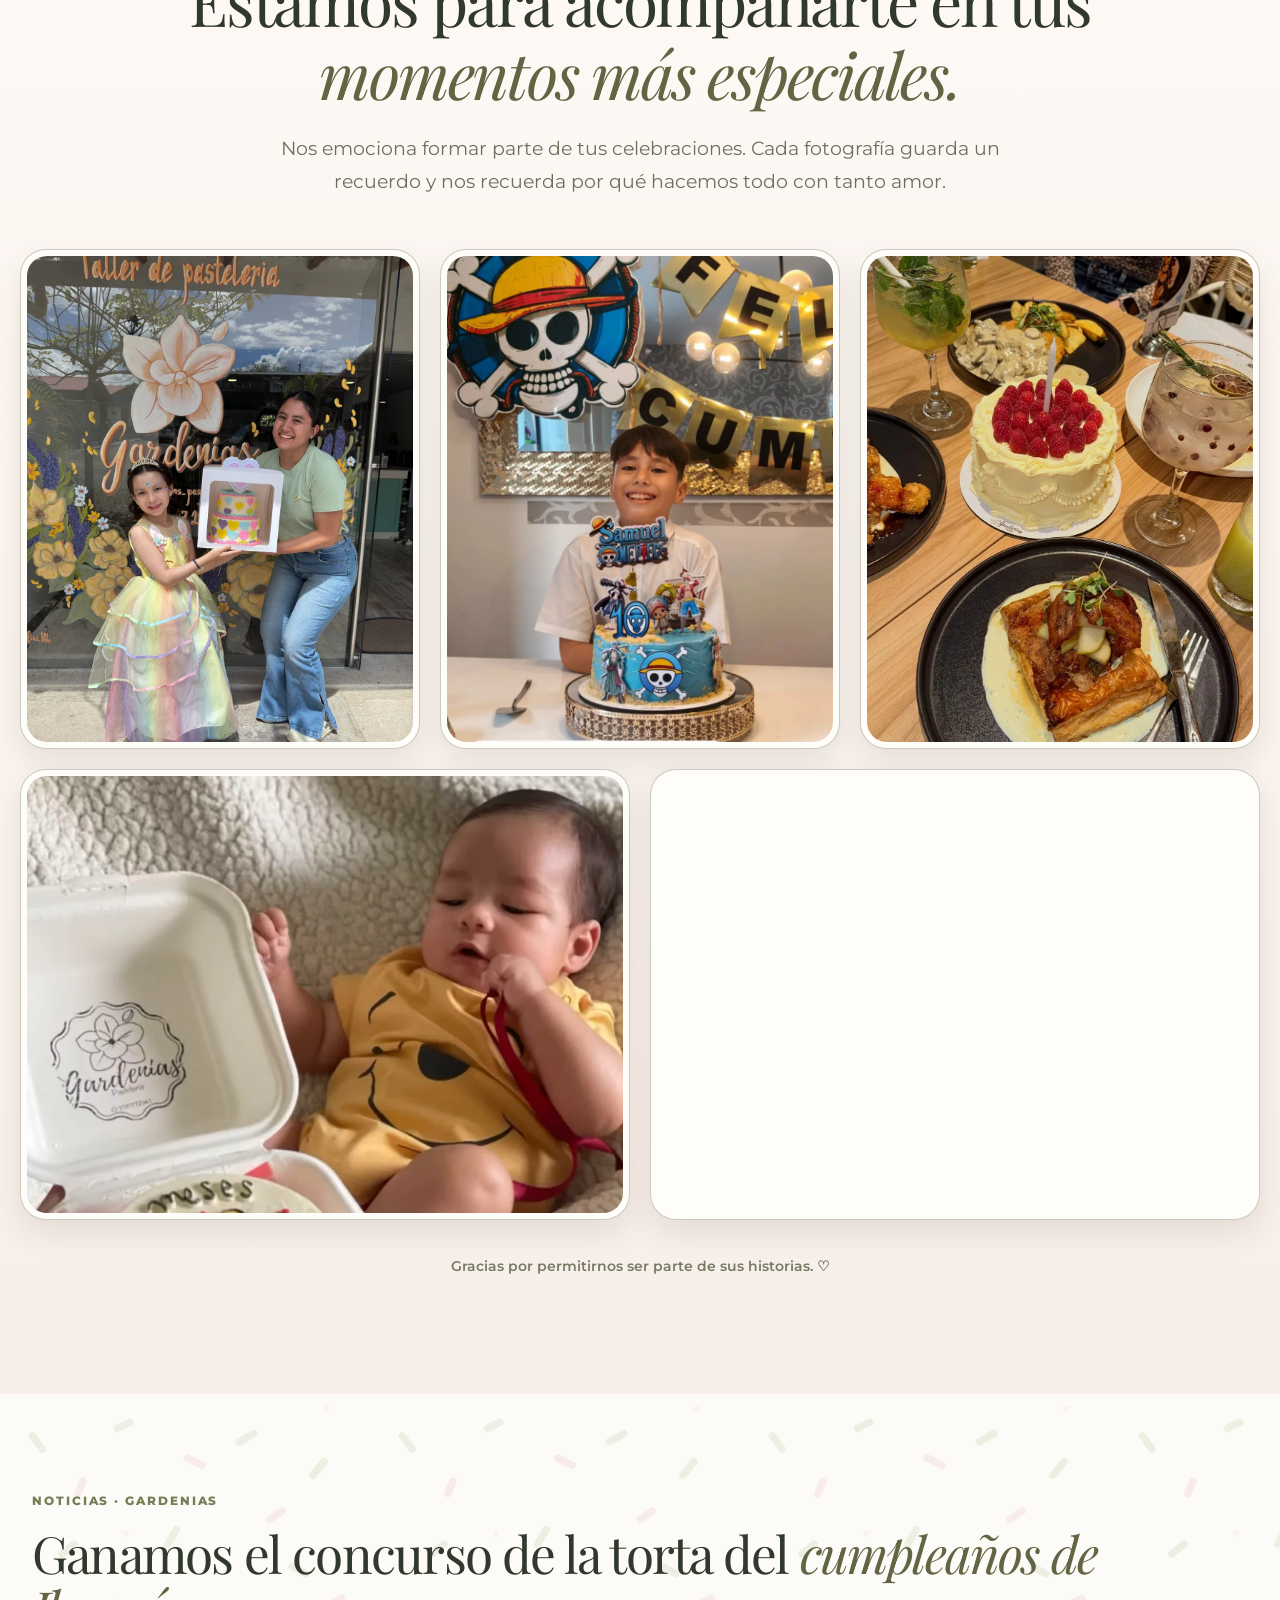
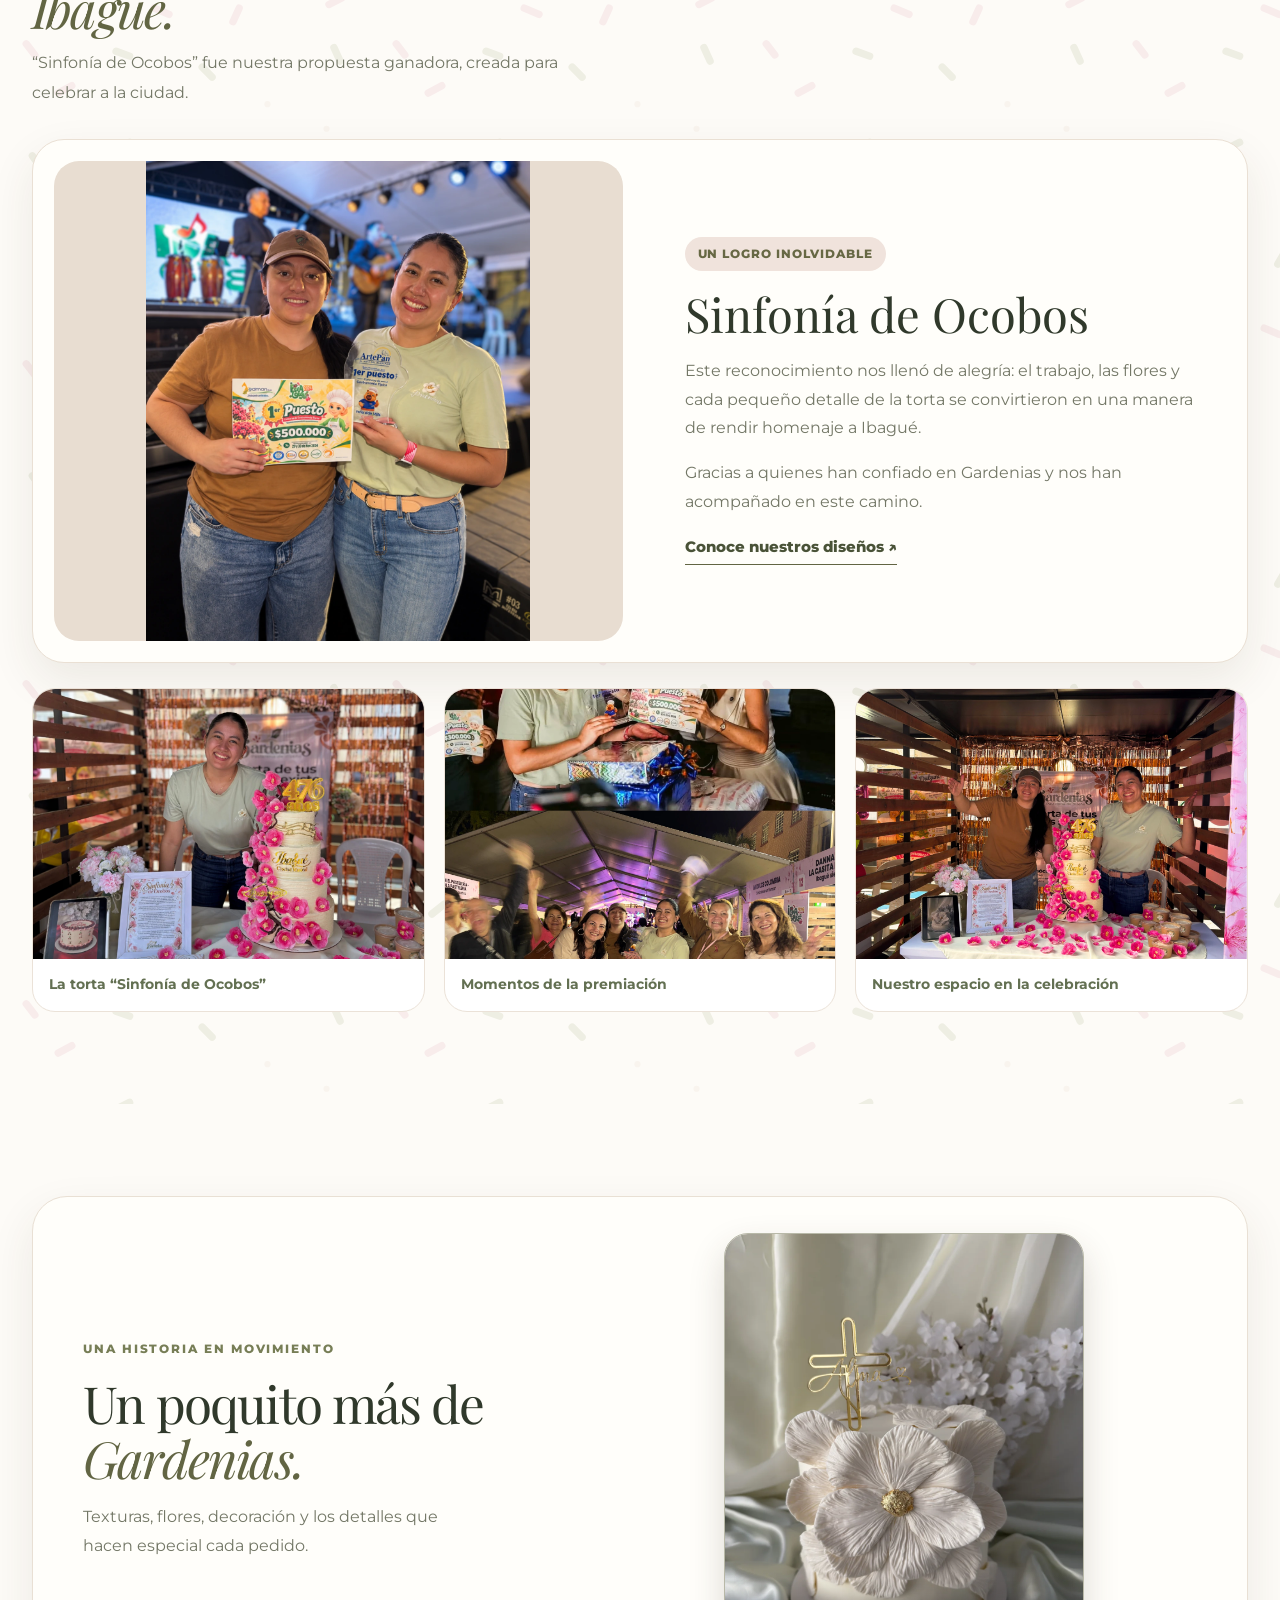
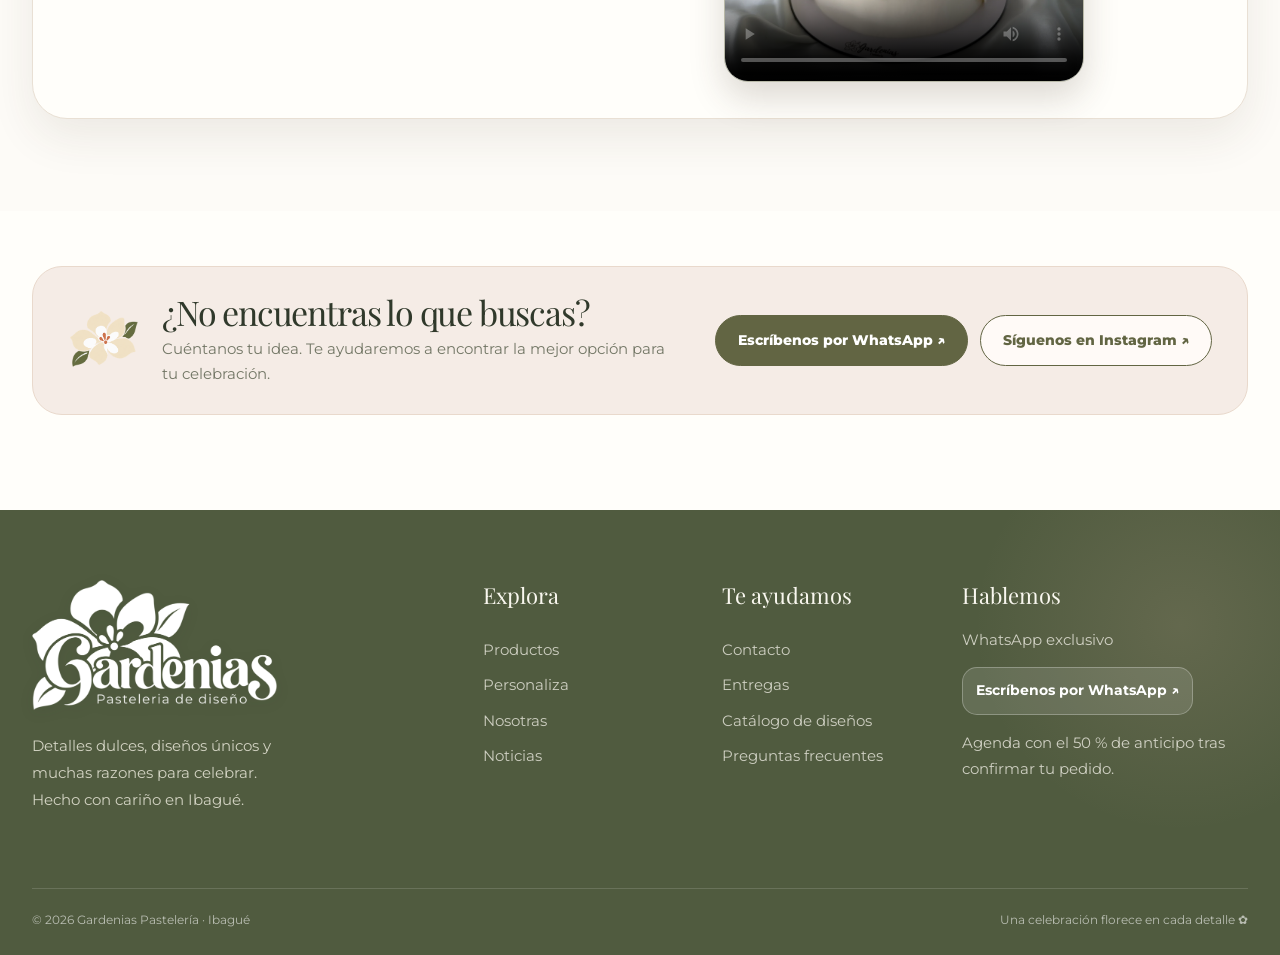
==== commit efc7bf3d: "Agregar galería de momentos especiales en Nosotros" ====
--- a/nosotros.html
+++ b/nosotros.html
@@ -1,14 +1,34 @@
+
 <!doctype html>
 <html lang="es">
 <head>
-<meta charset="utf-8"><meta name="viewport" content="width=device-width, initial-scale=1">
-<meta name="theme-color" content="#fdfbf7">
-<meta name="description" content="Gardenias Pastelería de diseño en Ibagué. Tortas personalizadas, mini tortas, cupcakes, cuchareables, chunk cakes y candy bar para bodas y eventos.">
-<link rel="icon" href="assets/img/logos/favicon-gardenias.png">
-<link rel="stylesheet" href="assets/css/style.css">
-<title>Gardenias Pastelería | Nosotros</title>
+  <meta charset="utf-8">
+  <meta name="viewport" content="width=device-width, initial-scale=1">
+  <meta name="theme-color" content="#ffdbf7">
+  <meta name="description" content="Gardenias Pastelería de diseño en Ibagué. Tortas personalizadas, mini tortas, cupcakes, cuchareables, chunk cakes y candy bar para bodas y eventos.">
+
+  <link rel="icon" href="assets/img/logos/favicon-gardenias.png">
+
+  <!-- Estilos principales -->
+  <link rel="stylesheet" href="assets/css/style.css">
+
+  <!-- Estilos de la galería de clientes -->
+  <link rel="stylesheet" href="assets/css/galeria-clientes.css">
+
+  <title>Gardenias Pastelería | Nosotros</title>
 </head>
-<body data-page="nosotros"><div id="app"></div>
-<script src="assets/js/data.js" defer></script>
-<script src="assets/js/app.js" defer></script>
-</body></html>
+
+<body data-page="nosotros">
+
+  <div id="app"></div>
+
+  <!-- Código principal de Gardenias -->
+  <script src="assets/js/data.js" defer></script>
+  <script src="assets/js/app.js" defer></script>
+
+  <!-- Galería de momentos especiales -->
+  <script src="assets/js/galeria-clientes.js" defer></script>
+
+</body>
+</html>
+
--- a/assets/css/style.css
+++ b/assets/css/style.css
@@ -1,41 +1,54 @@
-@import url('https://fonts.googleapis.com/css2?family=DM+Sans:wght@400;500;600;700;800&family=DM+Serif+Display:ital@0;1&display=swap');
+@import url("https://fonts.googleapis.com/css2?family=Montserrat:wght@400;500;600;700;800&family=Playfair+Display:ital,wght@0,400;0,500;0,600;0,700;1,400;1,500;1,600;1,700&display=swap");
 :root{
  --ink:#30392b;--olive:#626543;--olive-dark:#495237;--sage:#87916d;--pink:#dba0b0;--blush:#f5e7e6;
  --beige:#d0b7a1;--paper:#fdfbf7;--cream:#f6f0e8;--line:#e9e0d5;--muted:#737766;
- --font:'DM Sans','Segoe UI',Arial,sans-serif;--serif:'DM Serif Display',Georgia,serif;
+ --font:'Montserrat','Segoe UI',Arial,sans-serif;--serif: 'Playfair Display', Georgia, serif;
  --shadow:0 18px 46px rgba(65,52,36,.09);--easing:cubic-bezier(.22,1,.36,1);
 }
 *,*::before,*::after{box-sizing:border-box}
 html{scroll-behavior:smooth;scroll-padding-top:125px}
-body{margin:0;background:var(--paper);font-family:var(--font);color:var(--ink);font-size:14px;line-height:1.6}
+body{margin:0;background:var(--paper);font-family:var(--font);color:var(--ink);font-size:16px;line-height:1.7}
 body,button,input,select,textarea{font-family:var(--font)}
 button,a,input,select,textarea{touch-action:manipulation}
 button{cursor:pointer}a{text-decoration:none;color:inherit}img{display:block;max-width:100%}button,input,select,textarea{font-size:inherit}
 :focus-visible{outline:3px solid #d8a0b2;outline-offset:3px}
 ::selection{background:#e9bdc6;color:#383a2b}
 .container{max-width:1216px;width:calc(100% - 64px);margin:0 auto}.slim{max-width:850px}
-.section{padding:92px 0}.eyebrow{display:inline-block;color:#777e56;font-size:10px;font-weight:800;letter-spacing:.21em;text-transform:uppercase}
+.section{padding:92px 0}.eyebrow{display:inline-block;color:#777e56;font-size:12px;font-weight:800;letter-spacing:.16em;text-transform:uppercase}
 .with-line{display:flex;align-items:center;gap:14px}.with-line::before{content:"";display:inline-block;width:28px;height:1px;background:currentColor}
 h1,h2,h3,p{margin-top:0}h1,h2{font-family:var(--serif);font-weight:400;letter-spacing:-.035em;line-height:1.07}
 h1 em,h2 em{font-style:italic;color:var(--olive)}
 h2{font-size:clamp(37px,4vw,58px)}
 p{color:var(--muted)}
-.btn{display:inline-flex;align-items:center;justify-content:center;gap:12px;border-radius:999px;border:1px solid var(--olive);padding:13px 22px;min-height:47px;background:var(--olive);color:#fff;font-size:12px;font-weight:800;white-space:nowrap;transition:transform .25s var(--easing),background .25s,box-shadow .25s}
+.btn{display:inline-flex;align-items:center;justify-content:center;gap:12px;border-radius:999px;border:1px solid var(--olive);padding:13px 22px;min-height:50px;background:var(--olive);color:#fff;font-size:14px;font-weight:800;white-space:nowrap;transition:transform .25s var(--easing),background .25s,box-shadow .25s}
 .btn svg{width:16px;height:16px}.btn:hover{background:var(--olive-dark);transform:translateY(-2px);box-shadow:0 8px 20px rgba(73,82,55,.18)}
 .btn-outline{background:#fff9f4;border-color:#c3b9a9;color:var(--olive-dark)}.btn-outline:hover{background:#f1ece1;color:var(--olive-dark)}
-.underlink{font-weight:800;display:inline-flex;align-items:center;gap:8px;border-bottom:1px solid var(--olive);padding-bottom:5px;color:var(--olive-dark);font-size:13px}
+.underlink{font-weight:800;display:inline-flex;align-items:center;gap:8px;border-bottom:1px solid var(--olive);padding-bottom:5px;color:var(--olive-dark);font-size:15px}
 .underlink:hover{color:#a06678;border-color:#a06678}
-.pill{display:inline-block;padding:7px 13px;background:#f0e3dc;color:#676844;border-radius:999px;font-size:10px;font-weight:800;letter-spacing:.08em}
+.pill{display:inline-block;padding:7px 13px;background:#f0e3dc;color:#676844;border-radius:999px;font-size:12px;font-weight:800;letter-spacing:.08em}
 /* HEADER · SINGLE OWNERSHIP FOR POSITIONING AND STACKING */
-.top-notice{height:32px;display:flex;align-items:center;justify-content:center;gap:13px;background:#546042;color:#fffbf5;font-size:10px;letter-spacing:.11em;text-transform:uppercase;font-weight:700}
+.top-notice{height:32px;display:flex;align-items:center;justify-content:center;gap:13px;background:#546042;color:#fffbf5;font-size:12px;letter-spacing:.08em;text-transform:uppercase;font-weight:700}
 .notice-dot{color:#e9bed0;font-size:14px}
-.site-header{position:fixed;top:43px;left:50%;transform:translateX(-50%);width:min(1220px,calc(100% - 36px));height:77px;background:#fffefa;border:1px solid #e7dfd4;border-radius:27px 27px 14px 14px;box-shadow:0 12px 32px rgba(64,51,39,.13);z-index:2000;isolation:isolate;transition:top .26s ease,box-shadow .26s ease}
-.site-header.scrolled{top:12px;box-shadow:0 14px 35px rgba(64,51,39,.18)}
+.site-header{position:fixed;top:43px;left:50%;transform:translateX(-50%);width:min(1220px,calc(100% - 36px));height:77px;background:transparent;border:0;border-radius:27px 27px 14px 14px;box-shadow:none;z-index:2000;isolation:isolate;transition:top .26s ease,box-shadow .26s ease}
+.site-header.scrolled{top:12px;box-shadow:none}
 .header-frame{width:calc(100% - 42px);height:100%;margin:auto;display:flex;align-items:center;justify-content:space-between;gap:22px;position:relative;z-index:3}
-.header-logo{display:flex;align-items:center;justify-content:flex-start;flex:0 0 176px;height:65px;min-width:0}
-.header-logo img{width:169px;height:auto;max-height:63px;object-fit:contain}
+.header-logo{
+    display:flex;
+    align-items:center;
+    justify-content:flex-start;
+    flex:0 0 205px;
+    height:77px;
+    min-width:0;
+}
+
+.header-logo img{
+    width:205px;
+    height:auto;
+    max-height:85px;
+    object-fit:contain;
+}
 .desktop-nav{display:flex;align-items:center;justify-content:center;gap:clamp(16px,2vw,29px);height:100%;margin:auto}
-.desktop-nav>a,.shop-trigger{font-size:12px;color:#566046;font-weight:800;white-space:nowrap}
+.desktop-nav>a,.shop-trigger{font-size:14px;color:#566046;font-weight:800;white-space:nowrap}
 .desktop-nav>a{padding:9px 0;border-bottom:2px solid transparent}
 .desktop-nav>a.active,.desktop-nav>a:hover{color:#404931;border-bottom-color:#dba0b0}
 .shop-root{position:relative;height:100%;display:flex;align-items:center}
@@ -46,35 +59,41 @@
 .shop-panel::after{content:"";position:absolute;bottom:-11px;left:18px;right:18px;height:12px;background:radial-gradient(ellipse 13px 9px at 50% 0%,#fffefa 98%,transparent 100%) 0 0/26px 12px repeat-x}
 .shop-root.expanded .shop-panel{display:grid}
 .shop-col{display:grid;align-content:start;gap:4px}
-.shop-label{font-size:10px;font-weight:800;color:#a57c82;letter-spacing:.2em;padding-bottom:10px;margin-bottom:7px;border-bottom:1px solid #e7ded1}
+.shop-label{font-size:12px;font-weight:800;color:#a57c82;letter-spacing:.2em;padding-bottom:10px;margin-bottom:7px;border-bottom:1px solid #e7ded1}
 .shop-col a{padding:9px 12px;border-radius:12px;display:grid;gap:1px;transition:background .2s}
-.shop-col a:hover,.shop-col a:focus-visible{background:#f6eee4}.shop-col strong{font-size:13px;color:#46503b}.shop-col small{font-size:11px;color:#878375}
+.shop-col a:hover,.shop-col a:focus-visible{background:#f6eee4}.shop-col strong{font-size:15px;color:#46503b}.shop-col small{font-size:13px;color:#878375}
 .header-tools{display:flex;align-items:center;gap:5px;flex-shrink:0}
-.header-order{display:inline-flex;align-items:center;gap:9px;padding:12px 17px;background:var(--olive);color:white;border-radius:30px;font-size:11px;font-weight:800;white-space:nowrap;margin-right:8px}
+.header-order{display:inline-flex;align-items:center;gap:9px;padding:12px 17px;background:var(--olive);color:white;border-radius:30px;font-size:13px;font-weight:800;white-space:nowrap;margin-right:8px}
 .header-order:hover{background:var(--olive-dark)}
 .icon-btn{border:0;background:transparent;color:#47503d;width:37px;height:37px;border-radius:50%;display:grid;place-items:center;position:relative;transition:background .2s}
 .icon-btn:hover{background:#f2e9e2}.icon-btn svg{width:19px;height:19px}
-.cart-trigger span{position:absolute;right:0;top:-3px;border-radius:50%;height:16px;min-width:16px;background:var(--olive);color:#fff;display:grid;place-items:center;font-size:9px;font-weight:800;padding:0 3px}
+.cart-trigger span{position:absolute;right:0;top:-3px;border-radius:50%;height:16px;min-width:16px;background:var(--olive);color:#fff;display:grid;place-items:center;font-size:11px;font-weight:800;padding:0 3px}
 .mobile-toggle{display:none}
-.cloud-edge{position:absolute;left:22px;right:22px;bottom:-14px;height:17px;background:radial-gradient(ellipse 18px 13px at 50% 0%,#fffefa 98%,transparent 100%) 0 0/36px 17px repeat-x;pointer-events:none;filter:drop-shadow(0 5px 4px rgba(63,52,35,.07));z-index:-1}
-.cloud-sprinkles{position:absolute;left:3%;right:3%;bottom:-13px;height:16px;display:flex;align-items:center;justify-content:space-around;pointer-events:none;z-index:4}
-.cloud-sprinkles span{width:9px;height:3px;border-radius:10px;background:#7f9876;transform:rotate(35deg)}
+/* Fondo de crema en una sola silueta: cuerpo y ondas forman el mismo vector. */
+.site-header::before{content:"";position:absolute;inset:0 0 -20px;z-index:-1;pointer-events:none;background:url('../img/decoracion/nube-crema-menu.svg') center/100% 100% no-repeat;filter:drop-shadow(0 2px 2px rgba(100,78,58,.18)) drop-shadow(0 9px 11px rgba(90,75,60,.18))}
+.cloud-edge{display:none}
+.cloud-sprinkles{position:absolute;left:5%;right:5%;bottom:-12px;height:25px;display:flex;align-items:center;justify-content:space-around;pointer-events:none;z-index:4}
+.cloud-sprinkles span{width:13px;height:5px;border-radius:10px;background:#7f9876;transform:rotate(35deg);opacity:.92}
 .cloud-sprinkles span:nth-child(2n){background:#d89eaf;transform:rotate(-32deg)}
-.cloud-sprinkles span:nth-child(5n){background:#bdc5a5;transform:rotate(65deg)}
+.cloud-sprinkles span:nth-child(5n){background:#bdc5a5;transform:translateY(-5px) rotate(65deg)}
+.cloud-sprinkles span:nth-child(3n){transform:translateY(4px) rotate(-42deg)}
+/* Alineación corregida de los enlaces, conservando la línea activa. */
+.desktop-nav>a,.desktop-nav .shop-trigger{display:inline-flex;align-items:center;justify-content:center;height:40px;line-height:1;padding-top:0;padding-bottom:0}
+.desktop-nav>a{padding-top:2px;border-top:2px solid transparent}
 .search-panel,.mobile-panel{position:absolute;top:calc(100% + 17px);background:#fffefa;border:1px solid #e7ded1;box-shadow:var(--shadow);border-radius:20px;z-index:2060}
 .search-panel{right:1%;width:min(510px,calc(100vw - 50px));padding:20px}.search-panel[hidden],.mobile-panel[hidden]{display:none!important}
-.search-panel label{display:block;font-weight:800;font-size:12px;margin-bottom:9px}.search-panel>div{display:flex;gap:10px}
+.search-panel label{display:block;font-weight:800;font-size:14px;margin-bottom:9px}.search-panel>div{display:flex;gap:10px}
 .search-panel input{flex:1;min-width:0;border-radius:14px;border:1px solid var(--line);padding:12px;background:#fff}
 .small-btn{min-height:42px;padding:10px 14px}
 .mobile-panel{left:0;right:0;display:grid;max-height:calc(100dvh - 100px);overflow-y:auto;padding:16px;gap:4px}
-.mobile-panel a{padding:10px 12px;border-radius:12px;font-weight:700}.mobile-panel a:hover{background:#f4ede6}.mobile-panel span{color:#9d7682;font-weight:800;font-size:10px;letter-spacing:.15em;padding:10px 12px 2px}
+.mobile-panel a{padding:12px 12px;border-radius:12px;font-size:16px;font-weight:700}.mobile-panel a:hover{background:#f4ede6}.mobile-panel span{color:#9d7682;font-weight:800;font-size:12px;letter-spacing:.15em;padding:10px 12px 2px}
 /* HERO */
 .hero{background:linear-gradient(122deg,#f3eee6 0%,#f7f2ec 64%,#f4e9df 100%);min-height:760px;position:relative}
 .hero::before{content:"";position:absolute;inset:0;pointer-events:none;opacity:.4;background:url('../img/decoracion/sprinkles.svg') center/600px repeat}
 .hero-grid{display:grid;grid-template-columns:1fr 1.03fr;gap:30px;align-items:center;min-height:760px;padding-top:110px;padding-bottom:70px;position:relative;z-index:1}
-.hero-copy{padding:25px 0}.hero-copy h1{font-size:clamp(65px,6.5vw,106px);margin:28px 0 17px}.hero-copy p{font-size:15px;max-width:380px;line-height:1.95}
+.hero-copy{padding:25px 0}.hero-copy h1{font-size:clamp(65px,6.5vw,106px);margin:28px 0 17px}.hero-copy p{font-size:17px;max-width:440px;line-height:1.8}
 .hero-buttons{display:flex;gap:11px;flex-wrap:wrap;margin-top:27px}
-.hero-note{display:flex;align-items:center;gap:12px;margin-top:57px;color:#a69a82;text-transform:uppercase;font-size:10px;font-weight:700;letter-spacing:.15em}
+.hero-note{display:flex;align-items:center;gap:12px;margin-top:57px;color:#a69a82;text-transform:uppercase;font-size:12px;font-weight:700;letter-spacing:.15em}
 .hero-note img{width:37px;height:37px;object-fit:contain;opacity:.7}
 .hero-art{position:relative;height:600px;display:grid;place-items:center}
 .hero-halo{position:absolute;width:485px;height:475px;background:#e6dad0;border-radius:51% 49% 44% 56%/53% 51% 49% 47%;top:50%;left:50%;transform:translate(-48%,-46%)}
@@ -91,19 +110,19 @@
 #heroDots{display:flex;align-items:center;gap:5px}#heroDots button{width:7px;height:7px;border:0;border-radius:999px;background:#bdbaa7;padding:0;transition:all .3s}#heroDots button.on{background:var(--olive);width:20px}
 /* VALUES */
 .values{display:grid;grid-template-columns:repeat(4,1fr);border-bottom:1px solid var(--line);background:#fffefa}
-.values>div{min-height:150px;padding:25px;display:flex;align-items:center;justify-content:center;flex-direction:column;gap:4px;text-align:center;border-right:1px solid var(--line)}
+.values>div{min-height:178px;padding:24px;display:flex;align-items:center;justify-content:center;flex-direction:column;gap:4px;text-align:center;border-right:1px solid var(--line)}
 .values>div:last-child{border-right:0}.values img{height:31px;width:31px;object-fit:contain;margin-bottom:4px}.value-heart{height:34px;color:#a5a981;font-size:28px;font-family:var(--serif)}
-.values b{font-size:12px;color:#525c42}.values div>span:last-child{font-size:11px;color:#939187}
+.values b{font-size:16px;color:#525c42}.values div>span:last-child{font-size:14px;color:#939187}
 /* PATTERNS : native transparent vector backgrounds only in controlled sections */
 .patterned{position:relative;isolation:isolate}.patterned::before{content:"";position:absolute;inset:0;z-index:-1;pointer-events:none;background-repeat:repeat;opacity:.22}
 .patterned.sprinkles::before{background-image:url('../img/decoracion/sprinkles.svg');background-size:370px 320px}
 .patterned.baking::before{background-image:url('../img/decoracion/reposteria.svg');background-size:440px 375px;opacity:.15}
 .section-heading{display:flex;align-items:end;justify-content:space-between;gap:26px;margin-bottom:32px}
-.section-heading h2{margin:13px 0 12px}.section-heading p{max-width:570px;font-size:14px;line-height:1.85;margin:0}
+.section-heading h2{margin:13px 0 12px}.section-heading p{max-width:570px;font-size:16px;line-height:1.85;margin:0}
 .section-heading>.underlink{flex-shrink:0;margin-bottom:8px}
 /* PRODUCT CARDS : one geometry, images contained, aligned text */
 .favorites{background:#fdfbf8}
-.slider-bar{display:flex;align-items:center;justify-content:space-between;margin:0 0 18px;color:#8b8878;font-size:12px}
+.slider-bar{display:flex;align-items:center;justify-content:space-between;margin:0 0 18px;color:#8b8878;font-size:14px}
 .slider-bar>div{display:flex;gap:8px}.slider-bar button{width:38px;height:38px;font-size:18px}
 .favorite-track{display:flex;gap:18px;overflow-x:auto;scroll-snap-type:x mandatory;overscroll-behavior-x:contain;padding:2px 2px 18px;scrollbar-width:thin;scrollbar-color:#d4c7b5 transparent}
 .favorite-track .product-card{flex:0 0 285px;scroll-snap-align:start}
@@ -114,105 +133,105 @@
 .photo-sharp{width:100%;height:100%;position:relative;z-index:1;display:grid;place-items:center;overflow:hidden;border-radius:15px;background:rgba(255,255,255,.18)}
 .photo-sharp img{width:100%;height:100%;object-fit:contain;object-position:center;display:block;filter:drop-shadow(0 3px 8px rgba(54,43,31,.08));transition:transform .5s var(--easing)}
 .product-card:hover .photo-sharp img{transform:scale(1.035)}
-.photo-tag,.reference-label{position:absolute;z-index:3;border-radius:20px;background:#fffaf3df;color:#61684c;font-size:10px;font-weight:800;padding:5px 11px;backdrop-filter:blur(5px)}
-.photo-tag{top:17px;left:17px}.reference-label{right:15px;bottom:15px;font-size:9px;background:#fffefaed}
-.product-info{padding:18px;display:flex;flex-direction:column;flex:1;min-height:187px}
-.product-kicker{font-size:9px;color:#ab8190;letter-spacing:.09em;font-weight:800;text-transform:uppercase;margin-bottom:5px}
-.product-title{font:400 23px/1.06 var(--serif);color:#343d2d;min-height:49px;display:-webkit-box;-webkit-line-clamp:2;-webkit-box-orient:vertical;overflow:hidden}
-.product-info p{font-size:11px;line-height:1.55;margin:7px 0 14px;display:-webkit-box;-webkit-line-clamp:2;-webkit-box-orient:vertical;overflow:hidden;min-height:35px}
-.product-bottom{display:flex;align-items:center;justify-content:space-between;margin-top:auto;gap:10px}.product-bottom>span{font-size:11px;color:#858775;font-weight:600}
+.photo-tag,.reference-label{position:absolute;z-index:3;border-radius:20px;background:#fffaf3df;color:#61684c;font-size:12px;font-weight:800;padding:5px 11px;backdrop-filter:blur(5px)}
+.photo-tag{top:17px;left:17px}.reference-label{right:15px;bottom:15px;font-size:11px;background:#fffefaed}
+.product-info{padding:20px;display:flex;flex-direction:column;flex:1;min-height:218px}
+.product-kicker{font-size:12px;color:#ab8190;letter-spacing:.09em;font-weight:800;text-transform:uppercase;margin-bottom:5px}
+.product-title{font:400 25px/1.12 var(--serif);color:#343d2d;min-height:57px;display:-webkit-box;-webkit-line-clamp:2;-webkit-box-orient:vertical;overflow:hidden}
+.product-info p{font-size:14px;line-height:1.6;margin:8px 0 14px;display:-webkit-box;-webkit-line-clamp:2;-webkit-box-orient:vertical;overflow:hidden;min-height:45px}
+.product-bottom{display:flex;align-items:center;justify-content:space-between;margin-top:auto;gap:10px}.product-bottom>span{font-size:14px;color:#858775;font-weight:600}
 .round-arrow{width:34px;height:34px;border-radius:50%;background:#ede7db;display:grid;place-items:center;color:var(--olive);flex-shrink:0}.round-arrow svg{width:17px}.round-arrow:hover{background:var(--olive);color:#fff}
-.slide-hint{text-align:center;font-size:11px;color:#a09c8d;margin-top:12px}
+.slide-hint{text-align:center;font-size:13px;color:#a09c8d;margin-top:12px}
 /* ABOUT / CATEGORIES */
 .story-teaser{background:#f5f0e8}
 .story-pair{display:grid;grid-template-columns:1fr 1fr;gap:70px;align-items:center}
 .story-photo{border-radius:33px;overflow:hidden;background:#e8ddd1;box-shadow:var(--shadow);aspect-ratio:1.1}
 .story-photo img{width:100%;height:100%;object-fit:cover;object-position:center}
-.story-copy h2{margin:20px 0 19px}.story-copy p{font-size:14px;line-height:1.9;max-width:520px}.story-copy .underlink{margin-top:12px}
+.story-copy h2{margin:20px 0 19px}.story-copy p{font-size:16px;line-height:1.9;max-width:520px}.story-copy .underlink{margin-top:12px}
 .categories{background:#fffdf8}
 .category-grid{display:grid;grid-template-columns:repeat(3,minmax(0,1fr));gap:19px}
 .category-card{border-radius:25px;overflow:hidden;background:#fffefa;border:1px solid #e8e0d5;box-shadow:0 8px 24px rgba(62,51,35,.07);transition:transform .3s}
 .category-card:hover{transform:translateY(-4px)}.cat-photo{height:205px;overflow:hidden}.cat-photo img{width:100%;height:100%;object-fit:cover;transition:transform .6s var(--easing)}
 .category-card:hover .cat-photo img{transform:scale(1.045)}.cat-text{padding:20px 21px;display:grid;gap:6px}
-.cat-text strong{font:400 26px/1.1 var(--serif)}.cat-text span{color:#777e68;font-size:11px}
+.cat-text strong{font:400 26px/1.1 var(--serif)}.cat-text span{color:#777e68;font-size:14px}
 /* CANDY / NEWS */
 .candy-feature{background:#f5eee7}
 .dessert-grid{display:grid;grid-template-columns:repeat(4,minmax(0,1fr));gap:20px}
 .dessert-card{background:#fffefa;border-radius:25px;border:1px solid #eadfd2;overflow:hidden;box-shadow:0 8px 25px rgba(63,48,36,.06);display:flex;flex-direction:column}
 .dessert-photo{position:relative;aspect-ratio:4/5;background:#eee4d8;overflow:hidden;display:grid;place-items:center}
 .dessert-photo img{width:100%;height:100%;object-fit:contain;background:#ebe2d9}
-.dessert-photo>span{position:absolute;right:12px;bottom:12px;background:#fffdf8ed;color:#6c6e5d;font-size:9px;border-radius:30px;padding:5px 9px}
-.dessert-text{padding:20px;flex:1}.dessert-text h3{font:400 26px/1.08 var(--serif);margin-bottom:9px}.dessert-text p{font-size:12px;line-height:1.6;margin-bottom:0}
+.dessert-photo>span{position:absolute;right:12px;bottom:12px;background:#fffdf8ed;color:#6c6e5d;font-size:12px;border-radius:30px;padding:5px 9px}
+.dessert-text{padding:20px;flex:1}.dessert-text h3{font:400 26px/1.08 var(--serif);margin-bottom:9px}.dessert-text p{font-size:15px;line-height:1.6;margin-bottom:0}
 .news-teaser{background:#fffdf9}
 .news-hero{display:grid;grid-template-columns:1.04fr .96fr;background:#fff;border-radius:30px;overflow:hidden;box-shadow:var(--shadow);border:1px solid var(--line)}
 .news-photo{min-height:410px;background:#eadfda;overflow:hidden}.news-photo img{width:100%;height:100%;object-fit:cover;object-position:center}
 .news-text{padding:52px;display:flex;flex-direction:column;justify-content:center;align-items:flex-start}
-.news-text h3{font:400 44px/1.08 var(--serif);margin:18px 0 14px}.news-text p{font-size:14px;line-height:1.8}.news-text .btn{margin-top:11px}
+.news-text h3{font:400 44px/1.08 var(--serif);margin:18px 0 14px}.news-text p{font-size:16px;line-height:1.8}.news-text .btn{margin-top:11px}
 /* VIDEO */
 .video-section{background:#f6f2eb}
 .video-card{display:grid;grid-template-columns:.8fr 1fr;align-items:center;gap:38px;background:#fffefa;border-radius:35px;border:1px solid #e9e0d4;padding:36px;box-shadow:var(--shadow);min-height:490px}
 .video-copy{display:flex;flex-direction:column;justify-content:center;align-items:flex-start;padding:24px 14px;min-height:0}
-.video-copy h2{margin:17px 0}.video-copy p{font-size:14px;line-height:1.8;max-width:360px}.video-copy .underlink{margin-top:13px}
+.video-copy h2{margin:17px 0}.video-copy p{font-size:16px;line-height:1.8;max-width:360px}.video-copy .underlink{margin-top:13px}
 .video-well{height:420px;background:#ebe1d7;border-radius:27px;overflow:hidden;display:grid;place-items:center}
 .video-well video{width:100%;height:100%;object-fit:contain;display:block;max-height:420px;background:#e5dbd1}
 /* FAQ / CTA */
 .faq{background:#fffefa}.faq h2{margin:12px 0 27px}.faq details{background:#f8f4ed;border:1px solid #eae2d7;border-radius:18px;margin-top:11px;padding:15px 19px}
-.faq summary{font-size:13px;font-weight:800;cursor:pointer;list-style:none;display:flex;justify-content:space-between;align-items:center;gap:15px}.faq summary::after{content:'+';font-size:21px;color:var(--olive)}.faq details[open] summary::after{content:'−'}
-.faq details p{font-size:13px;margin:11px 0 1px}
+.faq summary{font-size:15px;font-weight:800;cursor:pointer;list-style:none;display:flex;justify-content:space-between;align-items:center;gap:15px}.faq summary::after{content:'+';font-size:21px;color:var(--olive)}.faq details[open] summary::after{content:'−'}
+.faq details p{font-size:15px;margin:11px 0 1px}
 .cta-section{padding:55px 0 95px;background:#fffefa}.cta-cloud{display:flex;align-items:center;gap:24px;background:#f5ece6;border:1px solid #e9d9cc;padding:27px 35px;border-radius:30px}
-.cta-cloud>img{width:70px;height:70px;object-fit:contain;flex-shrink:0}.cta-cloud>div{flex:1}.cta-cloud h2{font-size:34px;margin:0 0 5px}.cta-cloud p{margin:0;font-size:13px}
+.cta-cloud>img{width:70px;height:70px;object-fit:contain;flex-shrink:0}.cta-cloud>div{flex:1}.cta-cloud h2{font-size:34px;margin:0 0 5px}.cta-cloud p{margin:0;font-size:15px}
 /* SUBPAGES */
-.page-intro{padding:175px 0 75px;background:#f3eee7;position:relative}.page-intro h1{font-size:clamp(53px,6vw,80px);max-width:820px;margin:17px 0}.page-intro p{max-width:580px;font-size:15px;line-height:1.8}
-.breadcrumbs{display:flex;align-items:center;gap:10px;font-size:12px;color:#969383;padding:29px 0}.breadcrumbs a:hover{color:var(--olive)}
+.page-intro{padding:175px 0 75px;background:#f3eee7;position:relative}.page-intro h1{font-size:clamp(53px,6vw,80px);max-width:820px;margin:17px 0}.page-intro p{max-width:580px;font-size:17px;line-height:1.8}
+.breadcrumbs{display:flex;align-items:center;gap:10px;font-size:14px;color:#969383;padding:29px 0}.breadcrumbs a:hover{color:var(--olive)}
 .catalog-main{padding-bottom:100px}.catalog-tools{display:flex;gap:18px;align-items:flex-start;justify-content:space-between;margin:13px 0 24px}
-.catalog-filters{display:flex;gap:8px;flex-wrap:wrap}.catalog-filters button,.only-favs{background:#fff;border:1px solid #e4dacd;border-radius:999px;color:#626951;padding:10px 14px;font-size:11px;font-weight:800;white-space:nowrap}
+.catalog-filters{display:flex;gap:8px;flex-wrap:wrap}.catalog-filters button,.only-favs{background:#fff;border:1px solid #e4dacd;border-radius:999px;color:#626951;padding:11px 15px;font-size:14px;font-weight:800;white-space:nowrap}
 .catalog-filters button.selected,.only-favs.selected{background:var(--olive);color:#fff;border-color:var(--olive)}
-.catalog-caption{font-size:11px;color:#858777;margin-bottom:18px}
+.catalog-caption{font-size:14px;color:#858777;margin-bottom:18px}
 .catalog-grid{display:grid;grid-template-columns:repeat(4,minmax(0,1fr));gap:23px}
 .empty-catalog{grid-column:1/-1;text-align:center;padding:60px}.empty-catalog img{width:95px;margin:0 auto 12px}.empty-catalog h2{font-size:34px}
 .catalog-notice{display:flex;gap:22px;align-items:center;justify-content:space-between;margin-top:55px;padding:28px 32px;border:1px solid #e8dac9;border-radius:26px;background:#f4eee5}
-.catalog-notice h3{font:400 27px var(--serif);margin-bottom:4px}.catalog-notice p{font-size:12px;margin:0}
+.catalog-notice h3{font:400 27px var(--serif);margin-bottom:4px}.catalog-notice p{font-size:15px;margin:0}
 .customize-layout{display:grid;grid-template-columns:.85fr 1fr;gap:62px;padding-top:60px;padding-bottom:95px;align-items:start}
 .custom-preview{position:sticky;top:125px}.preview-image{position:relative;height:570px;border-radius:34px;overflow:hidden;background:#e8ded1;display:grid;place-items:center;isolation:isolate;padding:15px}
 .preview-image::before{content:"";background-image:var(--photo);background-size:cover;background-position:center;position:absolute;inset:-20px;filter:blur(18px);opacity:.24;z-index:-1}
 .preview-image img{max-width:100%;max-height:100%;width:100%;height:100%;object-fit:contain;border-radius:24px}
-.custom-preview>p{font-size:12px;line-height:1.7;margin:17px 0}.approved-note{display:grid;gap:4px;border-radius:20px;padding:18px;background:#eef0e6;color:#5a644e}.approved-note strong{font-size:13px}.approved-note span{font-size:12px}
-.custom-form{background:#fffefa;border:1px solid var(--line);border-radius:30px;padding:30px;box-shadow:var(--shadow)}.form-eyebrow{font-size:10px;letter-spacing:.2em;color:#a17885;font-weight:800;margin-bottom:17px}
-.form-group{display:grid;gap:9px;margin-bottom:23px}.form-group>label,.custom-form label,.cart-checkout label{font-size:12px;font-weight:800;color:#48523d}
-.form-group input,.form-group select,.form-group textarea,.cart-checkout input{width:100%;border:1px solid #ddd8cb;background:#fff;border-radius:15px;padding:13px 15px;color:#404a3b;min-width:0;outline:none}
+.custom-preview>p{font-size:15px;line-height:1.7;margin:17px 0}.approved-note{display:grid;gap:4px;border-radius:20px;padding:18px;background:#eef0e6;color:#5a644e}.approved-note strong{font-size:15px}.approved-note span{font-size:14px}
+.custom-form{background:#fffefa;border:1px solid var(--line);border-radius:30px;padding:30px;box-shadow:var(--shadow)}.form-eyebrow{font-size:12px;letter-spacing:.2em;color:#a17885;font-weight:800;margin-bottom:17px}
+.form-group{display:grid;gap:9px;margin-bottom:23px}.form-group>label,.custom-form label,.cart-checkout label{font-size:15px;font-weight:800;color:#48523d}
+.form-group input,.form-group select,.form-group textarea,.cart-checkout input{width:100%;border:1px solid #ddd8cb;background:#fff;border-radius:15px;padding:13px 15px;color:#404a3b;font-size:16px;min-width:0;outline:none}
 .form-group input:focus,.form-group select:focus,.form-group textarea:focus{border-color:#9aa47a;box-shadow:0 0 0 3px #a6ad8730}
-.form-group small{font-size:10px;color:#839073}.form-row{display:grid;grid-template-columns:1fr 1fr;gap:15px}
+.form-group small{font-size:13px;color:#839073}.form-row{display:grid;grid-template-columns:1fr 1fr;gap:15px}
 .size-options{display:grid;grid-template-columns:repeat(4,1fr);gap:8px}
 .size-tile{cursor:pointer;position:relative;min-width:0}.size-tile input{position:absolute;opacity:0;pointer-events:none}
-.size-tile span{min-height:88px;border:1px solid #dedbd0;border-radius:15px;padding:12px 4px;display:flex;flex-direction:column;align-items:center;justify-content:center;text-align:center;gap:5px;background:#fff;font-size:12px}
-.size-tile small{font-size:9px;line-height:1.3;color:#818573}.size-tile input:checked+span{border:2px solid #75825a;background:#f1f3e9}.size-tile input:focus-visible+span{outline:3px solid #d8a0b2}
-.quote-summary{border:1px solid #e5e4d8;background:#f2f3ea;border-radius:19px;padding:18px;margin:16px 0 20px}.quote-summary div{display:flex;justify-content:space-between;gap:16px;font-size:12px;margin-bottom:8px}.quote-summary strong{text-align:right;color:#536043}.quote-summary p{font-size:11px;line-height:1.6;margin:9px 0 0}.full-btn{width:100%;border-radius:15px}
-.about-pair{padding-top:20px;padding-bottom:10px}.about-pair .story-photo{aspect-ratio:1.02}.about-pair .story-copy p{font-size:14px}.about-pair .btn{margin-top:14px}
+.size-tile span{min-height:88px;border:1px solid #dedbd0;border-radius:15px;padding:12px 4px;display:flex;flex-direction:column;align-items:center;justify-content:center;text-align:center;gap:5px;background:#fff;font-size:14px}
+.size-tile small{font-size:12px;line-height:1.3;color:#818573}.size-tile input:checked+span{border:2px solid #75825a;background:#f1f3e9}.size-tile input:focus-visible+span{outline:3px solid #d8a0b2}
+.quote-summary{border:1px solid #e5e4d8;background:#f2f3ea;border-radius:19px;padding:18px;margin:16px 0 20px}.quote-summary div{display:flex;justify-content:space-between;gap:16px;font-size:14px;margin-bottom:8px}.quote-summary strong{text-align:right;color:#536043}.quote-summary p{font-size:13px;line-height:1.6;margin:9px 0 0}.full-btn{width:100%;border-radius:15px}
+.about-pair{padding-top:20px;padding-bottom:10px}.about-pair .story-photo{aspect-ratio:1.02}.about-pair .story-copy p{font-size:16px}.about-pair .btn{margin-top:14px}
 .news-about{background:#fdfbf7}.award-layout{display:grid;grid-template-columns:1fr 1fr;gap:35px;border-radius:32px;background:#fffefa;padding:21px;border:1px solid #eae0d4;box-shadow:var(--shadow);align-items:center}
 .award-photo{height:480px;border-radius:25px;overflow:hidden;background:#eee4da}.award-photo img{width:100%;height:100%;object-fit:contain;background:#e8ddd1}
-.award-copy{padding:27px}.award-copy h3{font:400 47px/1.1 var(--serif);margin:17px 0}.award-copy p{font-size:14px;line-height:1.8}
+.award-copy{padding:27px}.award-copy h3{font:400 47px/1.1 var(--serif);margin:17px 0}.award-copy p{font-size:16px;line-height:1.8}
 .news-gallery{display:grid;grid-template-columns:repeat(3,1fr);gap:19px;margin-top:25px}.news-gallery figure{margin:0;background:#fff;border:1px solid #ebe2d8;border-radius:23px;overflow:hidden}
-.news-gallery img{width:100%;height:270px;object-fit:cover}.news-gallery figcaption{font-size:12px;padding:14px 16px;color:#637052;font-weight:700}
+.news-gallery img{width:100%;height:270px;object-fit:cover}.news-gallery figcaption{font-size:14px;padding:14px 16px;color:#637052;font-weight:700}
 .contact-layout{display:grid;grid-template-columns:1fr 1fr;gap:30px;padding:75px 0 115px}.contact-card{background:#fffefa;border:1px solid #e9dfd2;border-radius:31px;padding:36px;box-shadow:var(--shadow)}
-.contact-card>img{width:83px;height:83px;object-fit:contain}.contact-card h2{font-size:43px;margin:16px 0}.contact-card p{font-size:14px;line-height:1.85}.mini-note{font-size:11px!important;margin-top:15px}
-.fact-row{display:flex;justify-content:space-between;gap:14px;align-items:start;border-bottom:1px solid #eee5d9;padding:12px 0;font-size:12px}.fact-row strong{flex:0 0 40%}.fact-row span{text-align:right;color:#7a806b}
+.contact-card>img{width:83px;height:83px;object-fit:contain}.contact-card h2{font-size:43px;margin:16px 0}.contact-card p{font-size:16px;line-height:1.85}.mini-note{font-size:14px!important;margin-top:15px}
+.fact-row{display:flex;justify-content:space-between;gap:14px;align-items:start;border-bottom:1px solid #eee5d9;padding:12px 0;font-size:14px}.fact-row strong{flex:0 0 40%}.fact-row span{text-align:right;color:#7a806b}
 .contact-card .underlink{margin-top:12px}
 .cart-layout{display:grid;grid-template-columns:1.2fr .8fr;gap:43px;padding:65px 0 110px;align-items:start}
 .cart-item{display:grid;grid-template-columns:100px minmax(0,1fr) auto;align-items:center;gap:21px;border-bottom:1px solid var(--line);padding:18px 0}
-.cart-item img{width:100px;height:114px;object-fit:cover;border-radius:16px}.cart-item h3{font:400 24px var(--serif);margin:0 0 8px}.cart-item p{font-size:11px;margin:3px 0}.cart-item strong{font-size:12px;white-space:nowrap;color:var(--olive)}
-.cart-item button{background:none;border:0;color:#ab6472;font-size:11px;padding:6px 0;text-decoration:underline}
+.cart-item img{width:100px;height:114px;object-fit:cover;border-radius:16px}.cart-item h3{font:400 24px var(--serif);margin:0 0 8px}.cart-item p{font-size:14px;margin:3px 0}.cart-item strong{font-size:15px;white-space:nowrap;color:var(--olive)}
+.cart-item button{background:none;border:0;color:#ab6472;font-size:14px;padding:6px 0;text-decoration:underline}
 .empty-cart{padding:60px 25px;text-align:center;border-radius:25px;background:#f6f0e8}.empty-cart img{width:80px;margin:0 auto 18px}.empty-cart h2{font-size:35px}
-.cart-checkout{background:#fffefa;border:1px solid #e7dfd2;border-radius:26px;padding:29px;box-shadow:var(--shadow)}.cart-checkout h2{font-size:36px}.cart-checkout>p{font-size:12px}
+.cart-checkout{background:#fffefa;border:1px solid #e7dfd2;border-radius:26px;padding:29px;box-shadow:var(--shadow)}.cart-checkout h2{font-size:36px}.cart-checkout>p{font-size:15px}
 .cart-checkout form{display:grid;gap:16px}.cart-checkout label{display:grid;gap:7px}
 /* FOOTER with real white logo, no panel around it */
 .footer{background:#505b3f;color:#f9f7ef;padding:70px 0 25px;position:relative;overflow:hidden}
 .footer::before{content:"";position:absolute;right:-105px;top:-90px;width:410px;height:410px;border-radius:50%;background:radial-gradient(circle,#d2b4a026,transparent 71%)}
 .footer-main{display:grid;grid-template-columns:1.6fr .75fr .75fr 1.15fr;gap:53px;position:relative;z-index:1}
-.footer-brand img{width:245px;height:auto;filter:drop-shadow(0 4px 7px rgba(25,32,21,.08))}.footer-brand p{color:#f6f4e7c7;max-width:275px;font-size:12px;line-height:1.8;margin-top:22px}
-.footer h3{font:400 22px var(--serif);margin-bottom:17px}.footer-links{display:flex;flex-direction:column;align-items:start;gap:10px}.footer-links a{color:#f9f7efbb;font-size:12px}.footer-links a:hover{color:#fff}
-.footer-contact p{color:#f9f7efbd;font-size:12px;line-height:1.7}.footer-contact .footer-wa{display:inline-flex;padding:11px 13px;background:#fffdf91e;border:1px solid #ffffff44;border-radius:15px;color:#fff;font-size:12px;font-weight:700;margin-bottom:15px}
-.footer-lower{border-top:1px solid #ffffff24;padding-top:21px;margin-top:60px;display:flex;justify-content:space-between;color:#fff9;font-size:10px}
-.floating-wa{display:inline-flex;gap:8px;position:fixed;z-index:1000;right:23px;bottom:22px;background:#69764f;color:#fff;border-radius:999px;padding:13px 18px;box-shadow:0 12px 30px rgba(55,75,45,.26);font-size:12px;font-weight:800}.floating-wa span:first-child{font-size:15px}.floating-wa:hover{background:#48583b}
+.footer-brand img{width:245px;height:auto;filter:drop-shadow(0 4px 7px rgba(25,32,21,.08))}.footer-brand p{color:#f6f4e7c7;max-width:275px;font-size:15px;line-height:1.8;margin-top:22px}
+.footer h3{font:400 22px var(--serif);margin-bottom:17px}.footer-links{display:flex;flex-direction:column;align-items:start;gap:10px}.footer-links a{color:#f9f7efbb;font-size:15px}.footer-links a:hover{color:#fff}
+.footer-contact p{color:#f9f7efbd;font-size:15px;line-height:1.7}.footer-contact .footer-wa{display:inline-flex;padding:11px 13px;background:#fffdf91e;border:1px solid #ffffff44;border-radius:15px;color:#fff;font-size:14px;font-weight:700;margin-bottom:15px}
+.footer-lower{border-top:1px solid #ffffff24;padding-top:21px;margin-top:60px;display:flex;justify-content:space-between;color:#fff9;font-size:12px}
+.floating-wa{display:inline-flex;gap:8px;position:fixed;z-index:1000;right:23px;bottom:22px;background:#69764f;color:#fff;border-radius:999px;padding:13px 18px;box-shadow:0 12px 30px rgba(55,75,45,.26);font-size:14px;font-weight:800}.floating-wa span:first-child{font-size:15px}.floating-wa:hover{background:#48583b}
 @media (max-width:1100px){
  .header-frame{gap:11px;width:calc(100% - 26px)}.header-logo{flex-basis:145px}.header-logo img{width:140px}.desktop-nav{gap:14px}.header-order{margin-right:0;padding:10px 13px}
  .story-pair{gap:35px}.hero-copy h1{font-size:78px}.hero-art{height:555px}.hero-blob{height:475px}.hero-halo{width:420px;height:420px}.hero-stamp{right:-1%;bottom:88px;width:118px;height:118px}
@@ -227,16 +246,17 @@
  .customize-layout{gap:27px;grid-template-columns:.85fr 1fr}.preview-image{height:480px}
 }
 @media (max-width:700px){
- .container{width:calc(100% - 34px)}.top-notice{height:27px;font-size:8px;gap:7px;letter-spacing:.06em}.site-header{top:35px;width:calc(100% - 18px);height:64px;border-radius:22px 22px 11px 11px}.site-header.scrolled{top:8px}
- .header-frame{width:calc(100% - 18px)}.header-logo{flex-basis:133px;height:55px}.header-logo img{width:130px;max-height:48px}.header-tools{gap:0}.header-tools .icon-btn{width:33px;height:33px}.cloud-edge{left:12px;right:12px;bottom:-12px;height:14px;background-size:28px 14px}.cloud-sprinkles{bottom:-11px}.cloud-sprinkles span{width:7px;height:3px}
+ .container{width:calc(100% - 34px)}.top-notice{height:27px;font-size:11px;gap:7px;letter-spacing:.06em}.site-header{top:35px;width:calc(100% - 18px);height:64px;border-radius:22px 22px 11px 11px}.site-header.scrolled{top:8px}
+ .header-frame{width:calc(100% - 18px)}.header-logo{flex-basis:133px;height:55px}.header-logo img{width:130px;max-height:48px}.header-tools{gap:0}.header-tools .icon-btn{width:33px;height:33px}.cloud-sprinkles{bottom:-11px;height:20px}.cloud-sprinkles span{width:8px;height:3px}
+ .site-header::before{bottom:-15px;filter:drop-shadow(0 2px 2px rgba(100,78,58,.15)) drop-shadow(0 6px 7px rgba(90,75,60,.16))}
  .hero,.hero-grid{min-height:unset}.hero-grid{grid-template-columns:1fr;padding-top:116px;padding-bottom:62px;gap:0}.hero-copy{padding:10px 0 20px}.hero-copy h1{font-size:clamp(57px,14vw,77px);margin:19px 0 11px}.hero-copy p{font-size:13px}.hero-note{display:none}.hero-buttons{margin-top:16px}.hero-art{height:440px}.hero-halo{height:365px;width:80%;transform:translate(-50%,-49%)}.hero-blob{height:376px;width:min(78%,340px)}.hero-stamp{width:96px;height:96px;right:3%;bottom:74px}.hero-controls{bottom:10px}
- .section{padding:63px 0}.section-heading{display:block}.section-heading h2{font-size:43px}.section-heading p{font-size:13px}.section-heading>.underlink{margin-top:17px}.favorite-track .product-card{flex-basis:min(79vw,290px)}
- .story-pair{grid-template-columns:1fr}.story-photo{aspect-ratio:1.2}.story-copy h2{font-size:45px}.story-copy p{font-size:13px}.category-grid{gap:13px}.category-card{border-radius:21px}.cat-photo{height:160px}.cat-text{padding:13px}.cat-text strong{font-size:21px}.cat-text span{font-size:10px}
- .dessert-grid{gap:13px}.dessert-photo{aspect-ratio:4/4.7}.dessert-text{padding:14px}.dessert-text h3{font-size:22px}.dessert-text p{font-size:11px}
+ .section{padding:63px 0}.section-heading{display:block}.section-heading h2{font-size:43px}.section-heading p{font-size:16px}.section-heading>.underlink{margin-top:17px}.favorite-track .product-card{flex-basis:min(79vw,290px)}
+ .story-pair{grid-template-columns:1fr}.story-photo{aspect-ratio:1.2}.story-copy h2{font-size:45px}.story-copy p{font-size:16px}.category-grid{gap:13px}.category-card{border-radius:21px}.cat-photo{height:160px}.cat-text{padding:13px}.cat-text strong{font-size:21px}.cat-text span{font-size:13px}
+ .dessert-grid{gap:13px}.dessert-photo{aspect-ratio:4/4.7}.dessert-text{padding:14px}.dessert-text h3{font-size:22px}.dessert-text p{font-size:14px}
  .news-hero{grid-template-columns:1fr}.news-photo{height:310px;min-height:0}.news-text{padding:29px}.news-text h3{font-size:37px}
  .video-card{padding:18px;border-radius:26px;gap:17px}.video-copy{padding:13px 7px}.video-copy h2{font-size:39px}.video-well{height:320px;border-radius:20px}.video-well video{max-height:320px}
  .cta-cloud{display:grid;justify-items:start;padding:25px}.cta-cloud>img{width:53px;height:53px}.cta-cloud h2{font-size:30px}.cta-cloud .btn{white-space:normal}
- .page-intro{padding:151px 0 55px}.page-intro h1{font-size:51px}.catalog-tools{display:block}.only-favs{margin-top:13px}.catalog-grid{grid-template-columns:repeat(2,minmax(0,1fr));gap:12px}.catalog-grid .photo-well{padding:7px}.catalog-grid .photo-tag{top:10px;left:9px;padding:4px 7px;font-size:8px}.catalog-grid .product-info{padding:12px;min-height:177px}.catalog-grid .product-title{font-size:20px;min-height:43px}.catalog-grid .product-info p{font-size:10px}.catalog-grid .product-bottom{display:grid;grid-template-columns:1fr auto;gap:3px}.catalog-grid .product-bottom>span{font-size:9px}
+ .page-intro{padding:151px 0 55px}.page-intro h1{font-size:51px}.catalog-tools{display:block}.only-favs{margin-top:13px}.catalog-grid{grid-template-columns:repeat(2,minmax(0,1fr));gap:12px}.catalog-grid .photo-well{padding:7px}.catalog-grid .photo-tag{top:10px;left:9px;padding:4px 7px;font-size:11px}.catalog-grid .product-info{padding:13px;min-height:210px}.catalog-grid .product-title{font-size:22px;min-height:50px}.catalog-grid .product-info p{font-size:14px}.catalog-grid .product-bottom{display:grid;grid-template-columns:1fr auto;gap:3px}.catalog-grid .product-bottom>span{font-size:13px}
  .catalog-notice{display:block;padding:25px}.catalog-notice .btn{margin-top:20px}
  .customize-layout,.contact-layout,.cart-layout{grid-template-columns:1fr;gap:25px;padding-top:35px}.custom-preview{position:static}.preview-image{height:360px}.custom-form{padding:20px}.size-options{grid-template-columns:repeat(2,1fr)}.size-tile span{min-height:77px}.form-row{grid-template-columns:1fr 1fr}
  .award-layout{grid-template-columns:1fr}.award-photo{height:370px}.award-copy{padding:13px}.award-copy h3{font-size:40px}.news-gallery{grid-template-columns:1fr}.news-gallery img{height:260px}
@@ -245,3 +265,730 @@
 }
 @media (max-width:370px){.header-logo{flex-basis:115px}.header-logo img{width:112px}.header-tools .icon-btn{width:31px}.hero-copy h1{font-size:54px}.hero-art{height:395px}.hero-blob{height:333px}.hero-stamp{bottom:69px}.category-grid{grid-template-columns:1fr}.cat-photo{height:210px}}
 @media (prefers-reduced-motion:reduce){*,*::before,*::after{scroll-behavior:auto!important;transition-duration:.01ms!important;animation-duration:.01ms!important}}
+
+/* GARDENIAS — Menú más amplio y legible */
+@media (min-width: 1101px) {
+
+  .site-header {
+    width: min(1340px, calc(100% - 34px));
+    height: 145px;
+  }
+
+  .header-frame {
+    width: calc(100% - 60px);
+    padding-bottom: 20px;
+    gap: 18px;
+  }
+
+  .header-logo {
+    flex: 0 0 220px;
+    height: 105px;
+  }
+
+  .header-logo img {
+    width: 210px;
+    height: auto;
+    max-height: 95px;
+    object-fit: contain;
+  }
+
+  .desktop-nav {
+    gap: 26px;
+  }
+
+  .desktop-nav > a,
+  .desktop-nav .shop-trigger {
+    font-size: 15px;
+    height: 45px;
+  }
+
+  .header-order {
+    font-size: 13px;
+    padding: 15px 20px;
+  }
+
+  .icon-btn {
+    width: 46px;
+    height: 46px;
+  }
+
+  .icon-btn svg {
+    width: 22px;
+    height: 22px;
+  }
+
+  .cloud-sprinkles {
+    bottom: -9px;
+  }
+
+  .hero-grid {
+    padding-top: 160px;
+  }
+
+  .page-intro {
+    padding-top: 215px;
+  }
+}
+/* GARDENIAS — Isotipo del carrusel */
+.hero-stamp {
+    width: clamp(115px, 12vw, 170px);
+    height: auto;
+    aspect-ratio: 362 / 367;
+    background: transparent;
+    border: none;
+    border-radius: 0;
+    box-shadow: none;
+    transform: rotate(9deg);
+}
+
+.hero-stamp img {
+    display: block;
+    width: 100%;
+    height: 100%;
+    object-fit: contain;
+    filter: drop-shadow(0 6px 10px rgba(48, 57, 43, 0.20));
+}
+/* GARDENIAS — Legibilidad del texto de bienvenida */
+.hero-copy p {
+    font-size: clamp(17px, 1.2vw, 20px);
+    line-height: 1.7;
+    max-width: 480px;
+}
+
+@media (max-width: 700px) {
+    .hero-copy p {
+        font-size: 16px;
+        line-height: 1.65;
+    }
+}
+/* Ajuste responsive de legibilidad en pantallas pequeñas */
+@media (max-width: 420px) {
+  .catalog-grid{grid-template-columns:1fr;gap:18px}
+  .catalog-grid .product-info{min-height:0;padding:18px}
+  .catalog-grid .product-title{font-size:25px;min-height:0}
+  .catalog-grid .product-info p{font-size:15px}
+  .category-grid{grid-template-columns:1fr}
+  .cat-photo{height:220px}
+  .footer-main{gap:22px}
+}
+/* GARDENIAS — Barra de beneficios */
+
+.values > div {
+    min-height: 205px;
+    padding: 30px 22px;
+    gap: 10px;
+    transition: background 0.3s ease;
+}
+
+.values > div:hover {
+    background: #f7f3eb;
+}
+
+.values img {
+    width: 65px;
+    height: 65px;
+    object-fit: contain;
+    margin-bottom: 10px;
+    transition: transform 0.3s ease;
+}
+
+.values > div:hover img {
+    transform: translateY(-5px) scale(1.06);
+}
+
+.values b {
+    font-size: 17px;
+    font-weight: 700;
+    color: #626543;
+    line-height: 1.4;
+}
+
+.values div > span:last-child {
+    font-size: 14px;
+    color: #3e3a34;
+    line-height: 1.6;
+    max-width: 240px;
+}
+
+/* Adaptación para celulares */
+@media (max-width: 700px) {
+    .values > div {
+        min-height: 180px;
+        padding: 22px 12px;
+    }
+
+    .values img {
+        width: 48px;
+        height: 48px;
+    }
+
+    .values b {
+        font-size: 15px;
+    }
+
+    .values div > span:last-child {
+        font-size: 13px;
+    }
+}
+/* GARDENIAS — Galería de creaciones especiales */
+
+.favorite-track {
+    display: flex;
+    gap: 24px;
+    overflow-x: auto;
+    scroll-snap-type: x mandatory;
+    padding: 12px 5px 35px;
+}
+
+.favorite-track .product-card.showcase-card {
+    flex: 0 0 calc((100% - 24px) / 2);
+    min-width: 0;
+    padding: 0;
+    overflow: hidden;
+    border-radius: 26px;
+    border: none;
+    background: #f7f3eb;
+    box-shadow: 0 12px 30px rgba(62, 58, 52, 0.13);
+    scroll-snap-align: start;
+}
+
+.showcase-photo {
+    position: relative;
+    display: block;
+    width: 100%;
+    aspect-ratio: 3 / 4;
+    overflow: hidden;
+}
+
+.showcase-photo img {
+    display: block;
+    width: 100%;
+    height: 100%;
+    object-fit: cover;
+    object-position: center;
+    transition: transform 0.6s ease;
+}
+
+.showcase-photo::after {
+    content: "";
+    position: absolute;
+    inset: 0;
+    background: linear-gradient(
+        to bottom,
+        transparent 55%,
+        rgba(32, 37, 29, 0.78) 100%
+    );
+    pointer-events: none;
+}
+
+.showcase-caption {
+    position: absolute;
+    bottom: 0;
+    left: 0;
+    right: 0;
+    z-index: 2;
+    display: flex;
+    flex-direction: column;
+    align-items: flex-start;
+    gap: 12px;
+    padding: 35px;
+    color: white;
+}
+
+.showcase-caption strong {
+    font-family: var(--serif);
+    font-size: clamp(28px, 2.8vw, 40px);
+    font-weight: 500;
+    line-height: 1.15;
+}
+
+.showcase-caption > span {
+    font-family: var(--font);
+    font-size: 15px;
+    font-weight: 600;
+    border-bottom: 1px solid rgba(255,255,255,0.8);
+    padding-bottom: 5px;
+}
+
+.showcase-card:hover .showcase-photo img {
+    transform: scale(1.04);
+}
+
+/* Adaptación para celulares */
+@media (max-width: 850px) {
+    .favorite-track .product-card.showcase-card {
+        flex: 0 0 85%;
+    }
+
+    .showcase-caption {
+        padding: 24px;
+    }
+
+    .showcase-caption strong {
+        font-size: 28px;
+    }
+}
+/* GARDENIAS — Menú que no sigue el scroll */
+
+.site-header,
+.site-header.scrolled {
+    position: absolute;
+    top: 43px;
+}
+
+@media (max-width: 700px) {
+    .site-header,
+    .site-header.scrolled {
+        top: 35px;
+    }
+}
+/* GARDENIAS — Menú con relieve y sombras originales */
+
+.site-header::before {
+    filter:
+        drop-shadow(0 3px 2px rgba(68, 52, 38, 0.25))
+        drop-shadow(0 12px 9px rgba(68, 52, 38, 0.30))
+        drop-shadow(0 26px 20px rgba(68, 52, 38, 0.25));
+
+    transition: filter 0.35s ease;
+}
+
+.site-header:hover::before {
+    filter:
+        drop-shadow(0 5px 4px rgba(68, 52, 38, 0.30))
+        drop-shadow(0 17px 14px rgba(68, 52, 38, 0.36))
+        drop-shadow(0 35px 27px rgba(68, 52, 38, 0.27));
+}
+
+/* GARDENIAS — Página Nuestras creaciones. Reutiliza la identidad actual. */
+.creations-home-more{display:flex;justify-content:center;margin:26px 0 0}
+.creations-gallery-intro{background:linear-gradient(125deg,#f6f0e8,#fbf7f2);padding:225px 0 92px;text-align:center}
+.creations-gallery-heading{max-width:860px}
+.creations-gallery-heading h1{font:400 clamp(58px,7.4vw,102px)/1.08 var(--serif);letter-spacing:-.035em;margin:21px 0 19px;color:var(--ink)}
+.creations-gallery-heading h1 em{color:var(--olive)}
+.creations-gallery-heading p{font-size:clamp(16px,1.5vw,19px);line-height:1.75;max-width:630px;margin:0 auto 30px}
+.creations-back{display:inline-flex;align-items:center;color:var(--olive-dark);font-weight:750;font-size:15px;border-bottom:1px solid var(--olive);padding-bottom:5px;transition:color .2s}
+.creations-back:hover{color:#a06678;border-color:#a06678}
+.creations-gallery-section{background:#fdfbf7}
+.creations-gallery-grid{display:grid;grid-template-columns:repeat(2,minmax(0,1fr));gap:32px}
+.creations-gallery-card{position:relative;overflow:hidden;aspect-ratio:3/4;display:block;border-radius:27px;background:#efe6df;box-shadow:0 17px 35px rgba(63,48,36,.12);transition:transform .35s var(--easing),box-shadow .35s var(--easing)}
+.creations-gallery-card img{width:100%;height:100%;object-fit:cover;display:block;transition:transform .65s var(--easing)}
+.creations-gallery-card::after{content:"";position:absolute;inset:0;background:linear-gradient(180deg,transparent 55%,rgba(35,34,30,.72) 100%);pointer-events:none}
+.creations-gallery-overlay{position:absolute;inset:auto 0 0;z-index:1;padding:32px;color:#fff;display:flex;flex-direction:column;align-items:flex-start;gap:12px}
+.creations-gallery-overlay strong{font:400 clamp(30px,3vw,43px)/1.18 var(--serif)}
+.creations-gallery-overlay span{font-size:15px;font-weight:700;border-bottom:1px solid #ffffffcc;padding-bottom:5px}
+.creations-gallery-card:hover,.creations-gallery-card:focus-visible{transform:translateY(-6px);box-shadow:0 26px 48px rgba(63,48,36,.19)}
+.creations-gallery-card:hover img,.creations-gallery-card:focus-visible img{transform:scale(1.045)}
+.creations-gallery-closing{padding:100px 30px 25px;text-align:center;max-width:810px;margin:0 auto}
+.creations-gallery-closing h2{margin:18px 0 26px}
+.creations-detail-intro{background:#f6f0e8;padding:218px 0 45px}
+.creations-detail-intro .eyebrow{display:block;margin-top:26px}
+.creations-detail-layout{display:grid;grid-template-columns:minmax(0,1.06fr) minmax(0,.94fr);gap:clamp(36px,5vw,75px);align-items:center;padding-top:55px;padding-bottom:95px}
+.creations-detail-media{border-radius:27px;overflow:hidden;background:#f0e9e2;box-shadow:0 22px 55px rgba(58,50,39,.15)}
+.creations-detail-media img{width:100%;height:auto;aspect-ratio:3/4;object-fit:cover;display:block}
+.creations-detail-copy{padding:0 10px}
+.creations-edition{font-size:12px;font-weight:800;letter-spacing:.16em;color:var(--olive);display:inline-block;margin-bottom:17px}
+.creations-detail-copy h1{font:400 clamp(50px,5.2vw,76px)/1.08 var(--serif);letter-spacing:-.035em;margin:0 0 28px;color:var(--ink)}
+.creations-detail-copy>p{font-size:17px;line-height:1.85;max-width:490px}
+.creations-detail-facts{border-top:1px solid var(--line);margin:34px 0 32px}
+.creations-detail-facts>div{padding:19px 0 14px;border-bottom:1px solid var(--line)}
+.creations-detail-facts span{font-weight:800;font-size:15px;color:var(--olive-dark)}
+.creations-detail-facts p{font-size:15px;line-height:1.75;margin:6px 0 0}
+.creations-next{display:block;font-size:14px;margin-top:28px;color:var(--olive-dark)}
+.creations-next:hover{text-decoration:underline}
+.creations-detail-footer{padding:40px 0 95px;text-align:center;background:#f7f2ec}
+@media(max-width:900px){
+  .creations-gallery-intro{padding-top:180px}
+  .creations-gallery-grid{gap:20px}
+  .creations-detail-layout{gap:30px}
+  .creations-detail-intro{padding-top:170px}
+}
+@media(max-width:700px){
+  .creations-home-more{margin-top:20px}
+  .creations-gallery-intro{padding:155px 0 58px}
+  .creations-gallery-heading h1{font-size:clamp(48px,11vw,70px)}
+  .creations-gallery-grid{grid-template-columns:1fr;gap:19px}
+  .creations-gallery-card{border-radius:23px}
+  .creations-gallery-overlay{padding:25px}
+  .creations-gallery-overlay strong{font-size:34px}
+  .creations-gallery-closing{padding:70px 5px 10px}
+  .creations-detail-intro{padding:151px 0 26px}
+  .creations-detail-layout{grid-template-columns:1fr;padding-top:25px;padding-bottom:60px}
+  .creations-detail-media{border-radius:23px}
+  .creations-detail-copy{padding:0}
+  .creations-detail-copy h1{font-size:clamp(48px,10vw,65px)}
+  .creations-detail-footer{padding:32px 0 70px}
+}
+@media(prefers-reduced-motion:reduce){.creations-gallery-card,.creations-gallery-card img{transition:none}}
+/* GARDENIAS — Menú rosa con relieve e interactividad */
+
+.site-header,
+.site-header.scrolled {
+    background: #F5E9E6;
+    border: 2px solid rgba(98, 101, 67, 0.30);
+    border-radius: 22px;
+
+    box-shadow:
+        inset 0 2px 2px rgba(255, 255, 255, 0.85),
+        inset 0 -2px 4px rgba(98, 101, 67, 0.06),
+        0 6px 12px rgba(68, 52, 38, 0.14),
+        0 18px 35px rgba(68, 52, 38, 0.18);
+
+    transition:
+        top 0.26s ease,
+        transform 0.3s ease,
+        box-shadow 0.3s ease,
+        border-color 0.3s ease;
+}
+
+/* Efecto al pasar el cursor */
+@media (hover: hover) {
+    .site-header:hover {
+        transform: translate(-50%, -3px);
+        border-color: rgba(98, 101, 67, 0.55);
+
+        box-shadow:
+            inset 0 2px 3px rgba(255, 255, 255, 0.95),
+            0 10px 20px rgba(68, 52, 38, 0.18),
+            0 25px 45px rgba(68, 52, 38, 0.22);
+    }
+}
+
+/* Mantener el menú sin ondas */
+.site-header::before,
+.site-header::after,
+.cloud-edge,
+.cloud-sprinkles {
+    display: none !important;
+}
+/* GARDENIAS — Video inferior mejorado */
+.video-card {
+    align-items: stretch;
+}
+
+.video-card video {
+    display: block;
+    width: 100%;
+    height: 100%;
+    min-height: 620px;
+    object-fit: cover;
+    border-radius: 26px;
+    background: #000;
+    box-shadow: 0 12px 28px rgba(62, 58, 52, 0.14);
+}
+
+@media (max-width: 900px) {
+    .video-card video {
+        min-height: 520px;
+    }
+}
+
+@media (max-width: 700px) {
+    .video-card video {
+        min-height: 420px;
+        border-radius: 20px;
+    }
+}
+/* GARDENIAS — Video vertical sin espacios sobrantes */
+
+.video-well {
+    width: min(100%, 360px);
+    height: auto !important;
+    min-height: 0 !important;
+    aspect-ratio: auto !important;
+
+    padding: 0;
+    margin: 0 auto;
+
+    background: transparent;
+    border: 1px solid rgba(98, 101, 67, 0.45);
+    border-radius: 24px;
+    overflow: hidden;
+
+    box-shadow: 0 16px 35px rgba(68, 52, 38, 0.18);
+}
+
+.video-well video {
+    display: block;
+    width: 100%;
+    height: auto !important;
+    min-height: 0 !important;
+    max-height: none !important;
+    aspect-ratio: auto !important;
+
+    border: none;
+    border-radius: 0;
+    background: transparent;
+}
+/* GARDENIAS — Sección de video editorial */
+
+.video-section .video-card {
+    display: grid;
+    grid-template-columns: minmax(0, 1.2fr) minmax(320px, 0.85fr);
+    align-items: center;
+    gap: 55px;
+
+    padding: 55px;
+    background: linear-gradient(135deg, #fffaf7 0%, #f6e9e5 100%);
+
+    border: 2px solid rgba(98, 101, 67, 0.38);
+    border-radius: 34px;
+
+    box-shadow:
+        inset 0 2px 3px rgba(255, 255, 255, 0.95),
+        0 12px 24px rgba(68, 52, 38, 0.12),
+        0 30px 65px rgba(68, 52, 38, 0.17);
+}
+
+/* Columna de texto */
+.video-section .video-copy {
+    padding: 20px 0;
+    width: 100%;
+    align-items: flex-start;
+}
+
+/* Pequeño detalle decorativo */
+.video-section .video-copy::before {
+    content: "";
+    display: block;
+    width: 80px;
+    height: 3px;
+    background: #d0b7a1;
+    border-radius: 10px;
+    margin-bottom: 28px;
+}
+
+/* Título más grande */
+.video-section .video-copy h2 {
+    font-size: clamp(58px, 5.5vw, 88px);
+    line-height: 1.06;
+    letter-spacing: -0.035em;
+    margin: 24px 0 30px;
+    max-width: 650px;
+}
+
+/* Descripción más grande */
+.video-section .video-copy p {
+    font-size: 21px;
+    line-height: 1.75;
+    max-width: 570px;
+    color: #626543;
+}
+
+/* Enlace con mayor presencia */
+.video-section .video-copy .underlink {
+    font-size: 18px;
+    font-weight: 700;
+    margin-top: 35px;
+}
+
+/* Conservar la tarjeta vertical */
+.video-section .video-well {
+    width: min(100%, 390px);
+    height: auto !important;
+    aspect-ratio: auto !important;
+    padding: 0;
+    margin: 0 auto;
+
+    border: 1px solid rgba(98, 101, 67, 0.4);
+    border-radius: 26px;
+    overflow: hidden;
+
+    box-shadow: 0 20px 40px rgba(50, 43, 35, 0.24);
+}
+
+.video-section .video-well video {
+    display: block;
+    width: 100%;
+    height: auto !important;
+    min-height: 0 !important;
+    max-height: none !important;
+    object-fit: contain;
+    border: none;
+    border-radius: 0;
+}
+
+/* Adaptación para tablet y celular */
+@media (max-width: 900px) {
+    .video-section .video-card {
+        grid-template-columns: 1fr;
+        gap: 30px;
+        padding: 30px;
+    }
+
+    .video-section .video-copy h2 {
+        font-size: clamp(46px, 7vw, 65px);
+    }
+
+    .video-section .video-copy p {
+        font-size: 18px;
+    }
+}
+
+@media (max-width: 600px) {
+    .video-section .video-card {
+        padding: 25px 20px;
+        border-radius: 25px;
+    }
+
+    .video-section .video-copy h2 {
+        font-size: 43px;
+    }
+}
+/* GARDENIAS — Video siempre vertical, sin saltos */
+
+.video-section .video-well {
+    position: relative;
+    width: min(100%, 390px);
+    height: auto !important;
+    min-height: 0 !important;
+    aspect-ratio: 9 / 16 !important;
+    padding: 0 !important;
+    overflow: hidden;
+}
+
+.video-section .video-well video {
+    position: absolute;
+    inset: 0;
+    display: block;
+    width: 100% !important;
+    height: 100% !important;
+    min-height: 0 !important;
+    max-height: none !important;
+    object-fit: cover !important;
+    border-radius: 0 !important;
+}
+/* GARDENIAS — Patrón floral dentro de las tarjetas */
+
+/* Fondo exterior limpio */
+.categories.patterned::before {
+    display: none !important;
+}
+
+/* Zona de texto de cada tarjeta */
+.categories .category-card .cat-text {
+    position: relative;
+    isolation: isolate;
+    background: #fffefa;
+}
+
+/* Patrón floral detrás de los textos */
+.categories .category-card .cat-text::before {
+    content: "";
+    position: absolute;
+    inset: 0;
+    z-index: -1;
+    pointer-events: none;
+
+    background-image: url("../img/decoracion/Patron_Gardenias_Transparente.svg");
+    background-size: 230px auto;
+    background-repeat: repeat;
+    opacity: 0.12;
+}
+/* GARDENIAS — Más jerarquía para textos de tarjetas */
+
+.categories .category-card .cat-text h3 {
+    color: #3e3a34;
+    font-weight: 600;
+    text-shadow: 0 1px 0 rgba(255, 255, 255, 0.65);
+    letter-spacing: -0.01em;
+}
+
+.categories .category-card .cat-text p {
+    color: #6a6b5b;
+    font-weight: 500;
+}
+
+.categories .category-card .cat-text a,
+.categories .category-card .cat-text .underlink {
+    font-weight: 600;
+}
+/* GARDENIAS — Botones WhatsApp e Instagram */
+
+.cta-section .cta-actions {
+    display: flex;
+    align-items: center;
+    justify-content: flex-end;
+    flex-wrap: wrap;
+    gap: 12px;
+}
+
+.cta-section .cta-actions .btn {
+    white-space: nowrap;
+}
+
+.cta-section .cta-instagram {
+    background: #fffaf7;
+    color: #626543;
+    border: 1.5px solid #626543;
+    transition: all 0.25s ease;
+}
+
+.cta-section .cta-instagram:hover {
+    background: #626543;
+    color: #ffffff;
+    transform: translateY(-3px);
+}
+
+@media (max-width: 900px) {
+    .cta-section .cta-actions {
+        justify-content: center;
+    }
+}
+/* GARDENIAS — Tarjeta de nuestra historia */
+
+.story-teaser .story-pair {
+    background: linear-gradient(135deg, #fffaf7, #f5e9e6);
+    border: 2px solid rgba(98, 101, 67, 0.32);
+    border-radius: 34px;
+    padding: clamp(22px, 3.5vw, 50px);
+
+    box-shadow:
+        0 12px 25px rgba(68, 52, 38, 0.10),
+        0 25px 55px rgba(68, 52, 38, 0.13);
+
+    transition:
+        transform 0.35s ease,
+        box-shadow 0.35s ease,
+        border-color 0.35s ease;
+}
+
+/* Fotografía */
+.story-teaser .story-photo {
+    overflow: hidden;
+    border-radius: 25px;
+}
+
+.story-teaser .story-photo img {
+    display: block;
+    width: 100%;
+    transition: transform 0.6s ease;
+}
+
+/* Interactividad */
+@media (hover: hover) {
+    .story-teaser .story-pair:hover {
+        transform: translateY(-5px);
+        border-color: rgba(98, 101, 67, 0.65);
+
+        box-shadow:
+            0 15px 30px rgba(68, 52, 38, 0.14),
+            0 30px 60px rgba(68, 52, 38, 0.20);
+    }
+
+    .story-teaser .story-pair:hover .story-photo img {
+        transform: scale(1.035);
+    }
+}
+
+/* Adaptación a celulares */
+@media (max-width: 700px) {
+    .story-teaser .story-pair {
+        padding: 20px;
+        border-radius: 25px;
+    }
+
+    .story-teaser .story-photo {
+        border-radius: 18px;
+    }
+}
--- a/assets/css/galeria-clientes.css
+++ b/assets/css/galeria-clientes.css
@@ -0,0 +1,151 @@
+/* Gardenias — Galería de momentos reales, solo página Nosotros */
+.gd-momentos {
+  padding: clamp(65px, 8vw, 120px) 0;
+  background: linear-gradient(180deg, #fffaf6 0%, #f7eee9 100%);
+}
+.gd-momentos .gd-momentos-inner {
+  width: min(1320px, calc(100% - 40px));
+  margin: 0 auto;
+}
+.gd-momentos-heading {
+  max-width: 950px;
+  margin: 0 auto clamp(28px, 4vw, 50px);
+  text-align: center;
+}
+.gd-momentos-eyebrow {
+  display: block;
+  color: #626543;
+  font: 700 13px/1.5 Montserrat, sans-serif;
+  letter-spacing: 0.17em;
+  text-transform: uppercase;
+  margin-bottom: 17px;
+}
+.gd-momentos-heading h2 {
+  font-family: 'Playfair Display', Georgia, serif;
+  font-size: clamp(40px, 5vw, 72px);
+  font-weight: 400;
+  line-height: 1.13;
+  letter-spacing: -0.035em;
+  color: #30392b;
+  margin: 0 0 22px;
+}
+.gd-momentos-heading h2 em {color: #626543;}
+.gd-momentos-heading p {
+  margin: 0 auto;
+  max-width: 750px;
+  font-size: clamp(16px, 1.5vw, 20px);
+  line-height: 1.75;
+  color: #6e705e;
+}
+.gd-momentos-grid {
+  display: grid;
+  grid-template-columns: repeat(6, minmax(0, 1fr));
+  gap: clamp(12px, 1.6vw, 23px);
+}
+.gd-momentos-card {
+  position: relative;
+  grid-column: span 2;
+  min-width: 0;
+  aspect-ratio: 4 / 5;
+  border: 1px solid rgba(98, 101, 67, 0.33);
+  padding: 6px;
+  border-radius: 26px;
+  background: #fffdf9;
+  box-shadow: 0 12px 30px rgba(68, 52, 38, 0.11);
+  overflow: hidden;
+  cursor: zoom-in;
+  transition: transform .3s ease, box-shadow .3s ease, border-color .3s ease;
+  appearance: none;
+  display: block;
+}
+.gd-momentos-card:nth-child(4),
+.gd-momentos-card:nth-child(5) { grid-column: span 3; aspect-ratio: 5 / 3.7; }
+.gd-momentos-card img {
+  display: block;
+  width: 100%;
+  height: 100%;
+  object-fit: cover;
+  object-position: center 35%;
+  border-radius: 20px;
+  transition: transform .5s ease;
+}
+.gd-momentos-card:nth-child(3) img {object-position: center center;}
+.gd-momentos-card::after {
+  content: 'Ver fotografía';
+  position: absolute;
+  right: 18px;
+  bottom: 18px;
+  border-radius: 100px;
+  background: rgba(255, 250, 247, .94);
+  color: #4f5439;
+  font: 700 12px/1.2 Montserrat, sans-serif;
+  padding: 10px 13px;
+  opacity: 0;
+  transform: translateY(6px);
+  transition: opacity .25s ease, transform .25s ease;
+}
+@media (hover:hover) {
+  .gd-momentos-card:hover {
+    transform: translateY(-5px);
+    border-color: #626543;
+    box-shadow: 0 20px 42px rgba(68, 52, 38, 0.2);
+  }
+  .gd-momentos-card:hover img {transform: scale(1.035);}
+  .gd-momentos-card:hover::after {opacity: 1;transform: none;}
+}
+.gd-momentos-card:focus-visible {outline: 3px solid #626543;outline-offset: 3px;}
+.gd-momentos-foot {
+  margin-top: 35px;
+  text-align: center;
+  font: 600 14px/1.6 Montserrat, sans-serif;
+  color: #787b64;
+}
+/* Lightbox */
+.gd-momentos-dialog {
+  position: fixed;
+  inset: 0;
+  z-index: 9999;
+  padding: 25px;
+  border: none;
+  max-width: none;
+  max-height: none;
+  width: 100%;
+  height: 100%;
+  background: rgba(24, 23, 20, 0.9);
+  align-items: center;
+  justify-content: center;
+}
+.gd-momentos-dialog[open] {display: flex;}
+.gd-momentos-dialog img {display: block; max-width: min(100%, 1100px);max-height: 90vh;object-fit: contain;border-radius: 10px;}
+.gd-momentos-close {
+  position: fixed;
+  right: 24px;
+  top: 18px;
+  background: #fffaf7;
+  color: #30392b;
+  border: 0;
+  border-radius: 50%;
+  width: 45px;
+  height: 45px;
+  font-size: 26px;
+  cursor: pointer;
+}
+@media (max-width: 900px) {
+  .gd-momentos-grid {grid-template-columns: repeat(2,minmax(0,1fr));}
+  .gd-momentos-card, .gd-momentos-card:nth-child(4), .gd-momentos-card:nth-child(5) {
+    grid-column: span 1;
+    aspect-ratio: 4/5;
+  }
+  .gd-momentos-card:nth-child(5) {grid-column: span 2;aspect-ratio: 16/9;}
+}
+@media (max-width: 540px) {
+  .gd-momentos .gd-momentos-inner {width: min(100% - 24px, 430px);}
+  .gd-momentos-grid {gap: 10px;}
+  .gd-momentos-card {padding: 4px;border-radius: 15px;}
+  .gd-momentos-card img {border-radius: 11px;}
+  .gd-momentos-card::after {display:none;}
+  .gd-momentos-card:nth-child(5) {aspect-ratio: 4/3;}
+}
+@media (prefers-reduced-motion: reduce) {
+  .gd-momentos-card, .gd-momentos-card img, .gd-momentos-card::after {transition:none;}
+}
